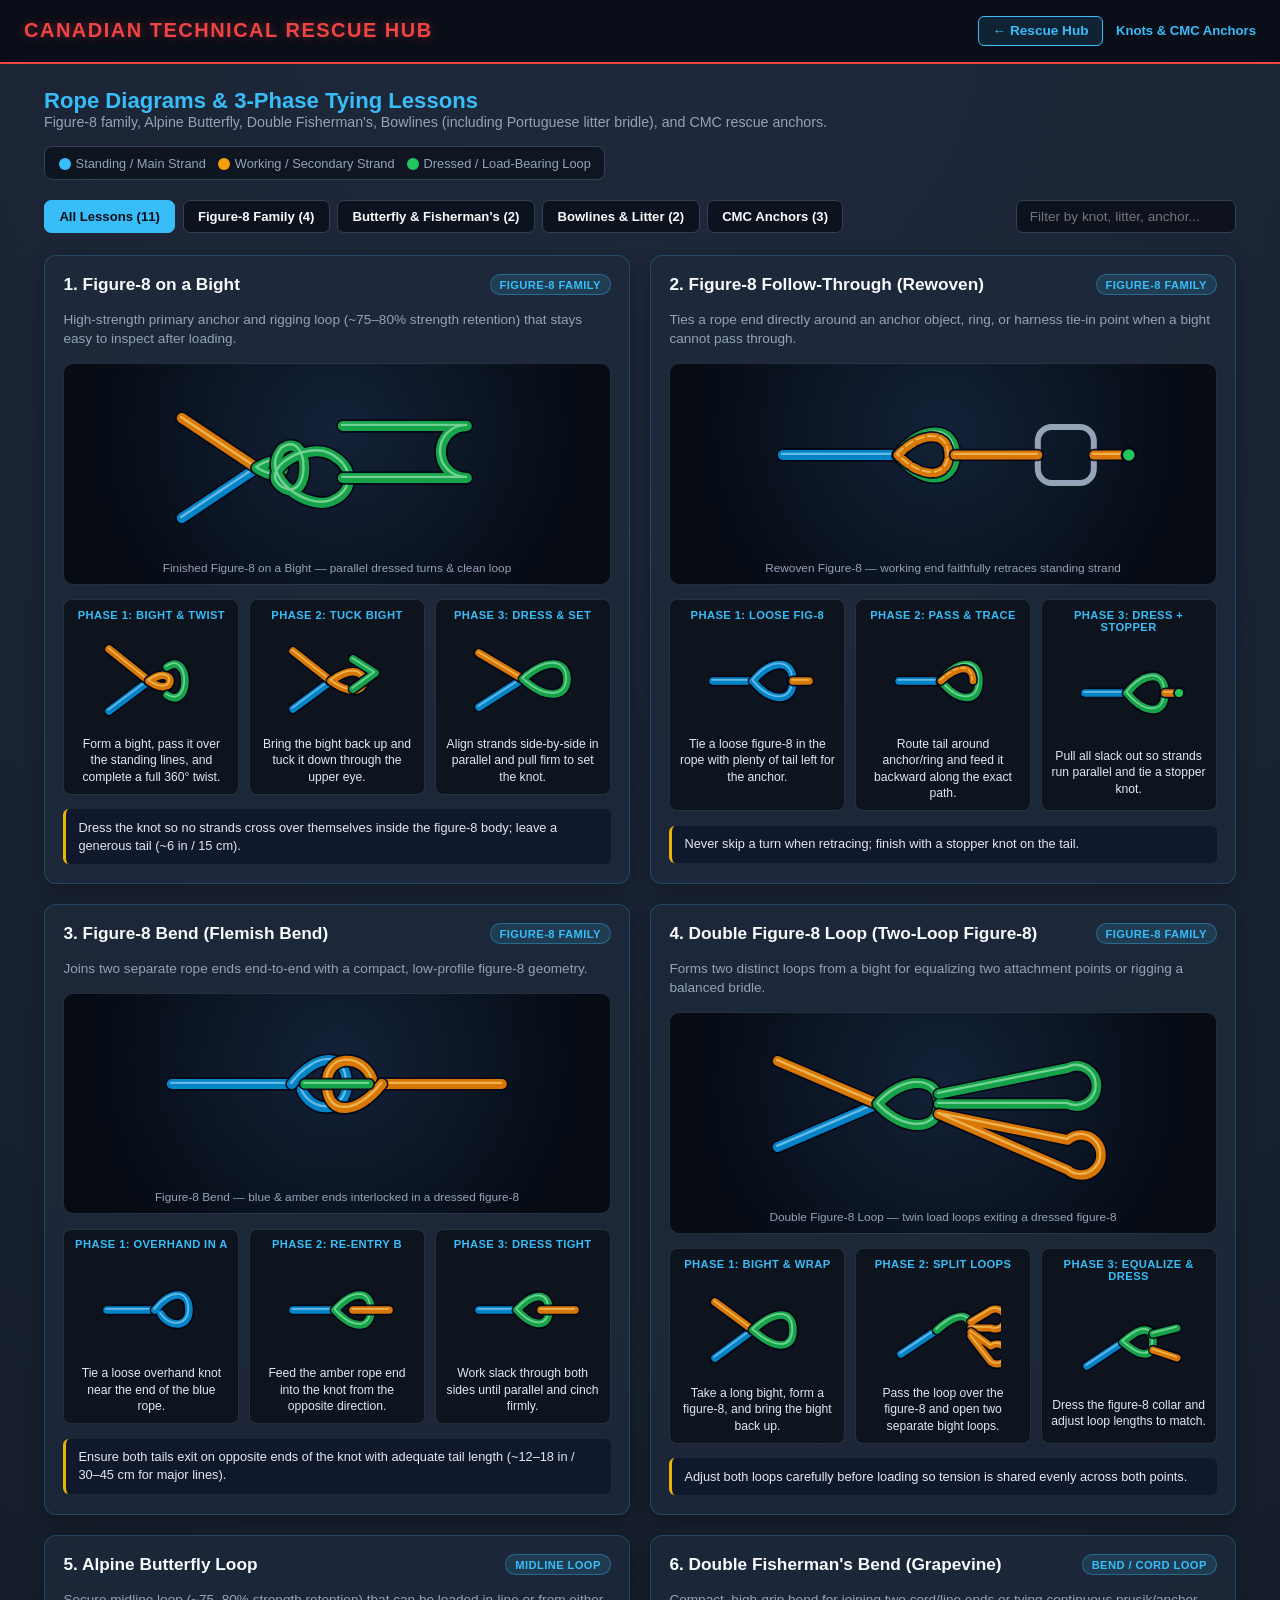
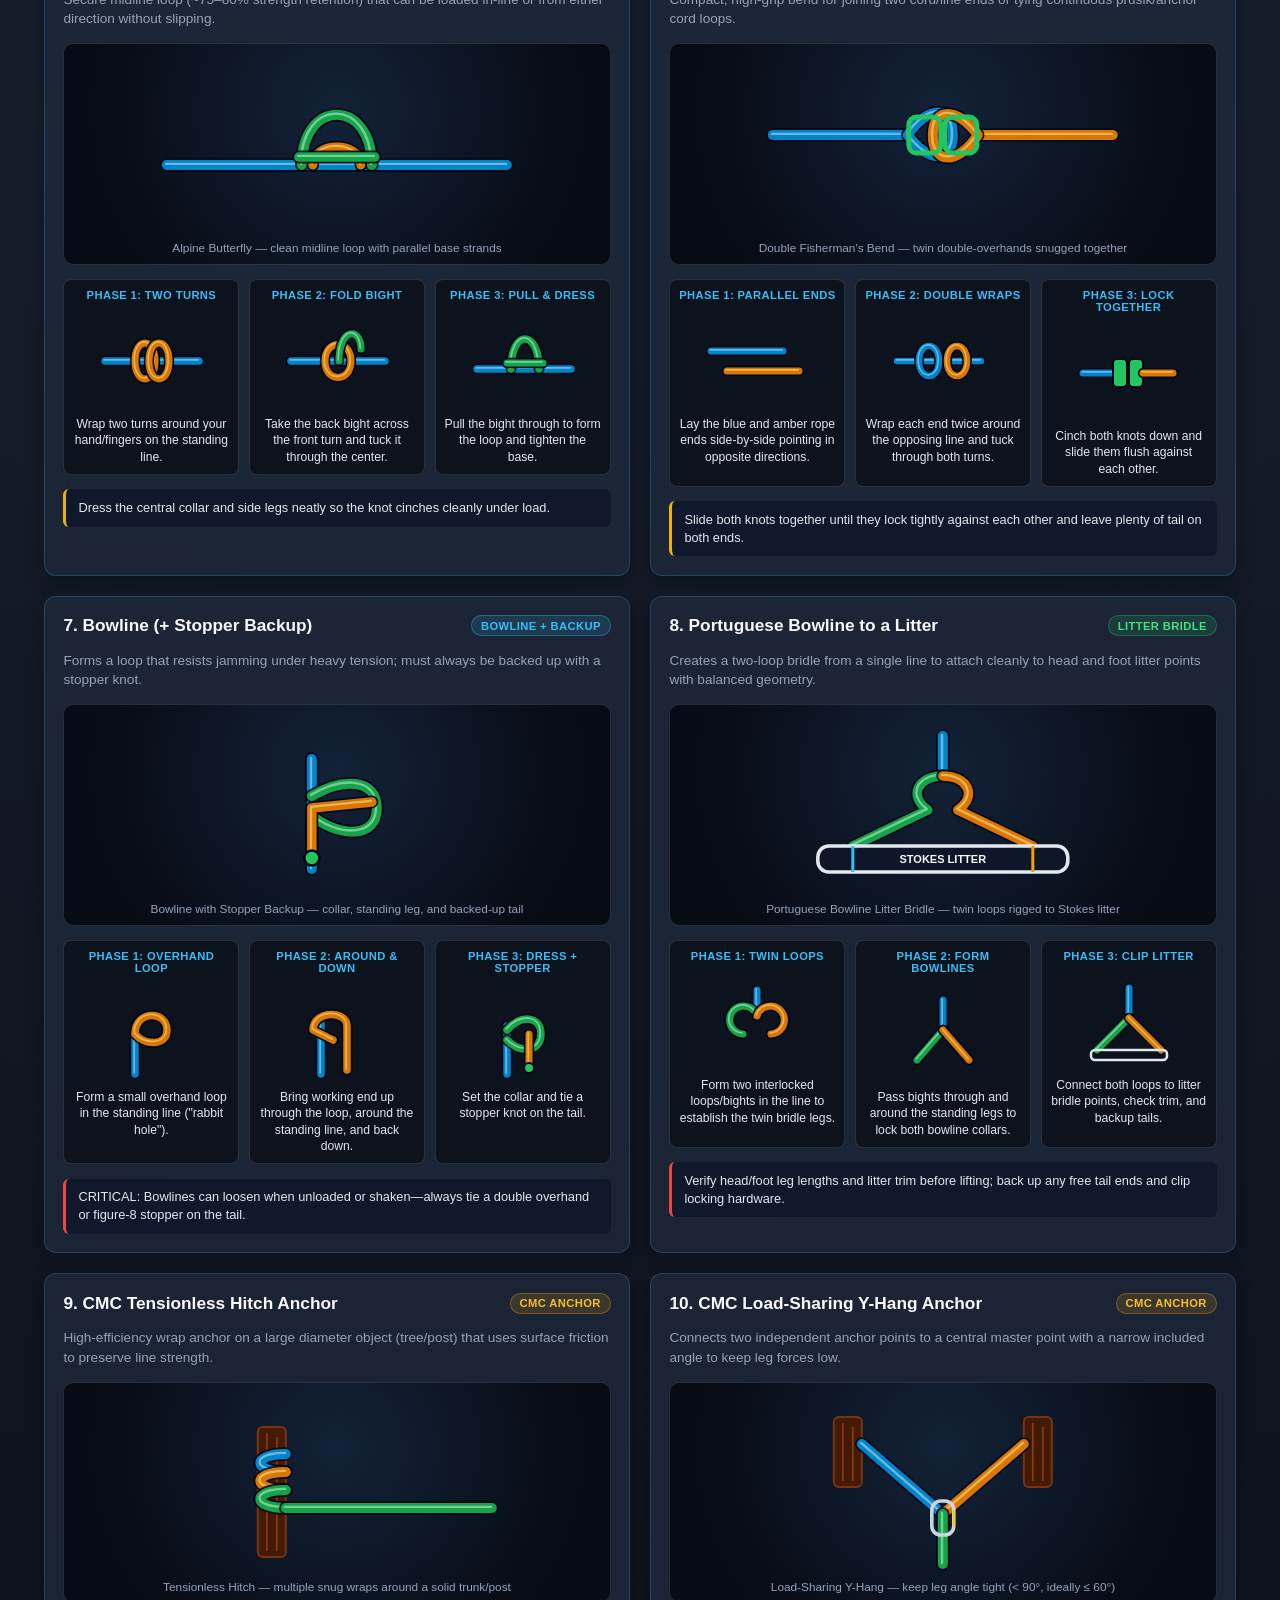
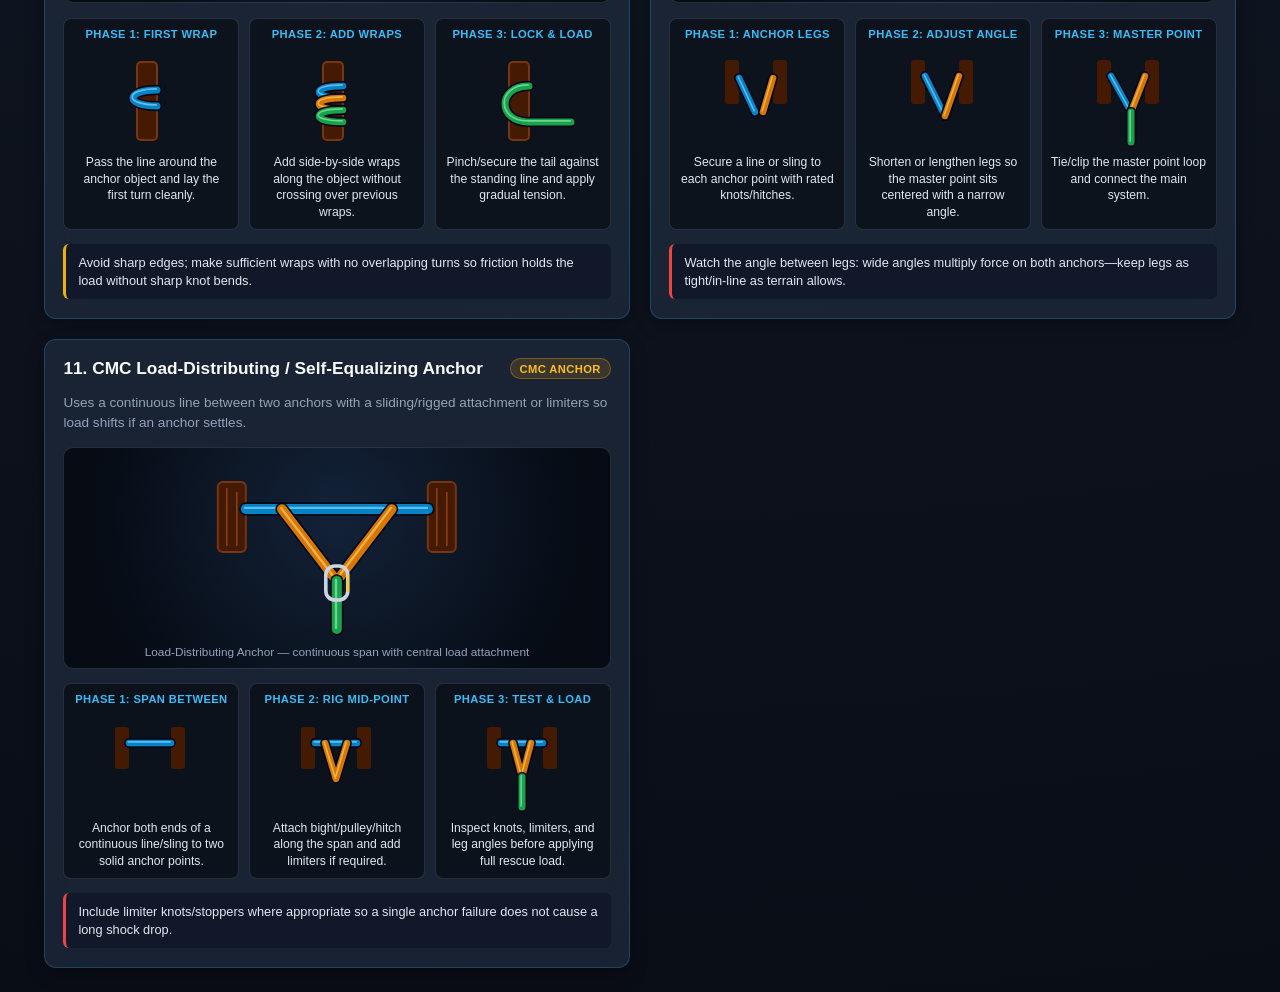
==== knots/index.html @ 3f8874da "Update fmt.Println message from 'Hello' to 'Goodbye'" ====
<!DOCTYPE html>
<html lang="en">
<head>
    <meta charset="UTF-8">
    <meta name="viewport" content="width=device-width, initial-scale=1.0">
    <title>Knots, Litter Bridles &amp; CMC Anchors — Canadian Technical Rescue Hub</title>
    <link rel="stylesheet" href="../shared/hub.css">
    <style>
        .hero-bar {
            display: flex;
            flex-wrap: wrap;
            justify-content: space-between;
            align-items: flex-end;
            gap: 1rem;
            margin-bottom: 1.2rem;
        }
        .legend-strip {
            display: flex;
            flex-wrap: wrap;
            gap: 0.75rem;
            font-size: 0.8rem;
            color: var(--text-muted);
            background: rgba(9, 13, 22, 0.65);
            border: 1px solid var(--border-color);
            padding: 0.55rem 0.85rem;
            border-radius: 8px;
        }
        .swatch {
            display: inline-block;
            width: 12px;
            height: 12px;
            border-radius: 50%;
            vertical-align: -2px;
            margin-right: 5px;
        }

        .controls-row {
            display: flex;
            flex-wrap: wrap;
            gap: 0.65rem;
            align-items: center;
            justify-content: space-between;
            margin-bottom: 1.35rem;
        }
        .tab-pills {
            display: flex;
            flex-wrap: wrap;
            gap: 0.45rem;
        }
        .pill-btn {
            background: rgba(9, 13, 22, 0.75);
            border: 1px solid var(--border-color);
            color: var(--text-main);
            padding: 0.52rem 0.9rem;
            border-radius: 7px;
            font-size: 0.82rem;
            font-weight: 600;
            cursor: pointer;
            transition: all 0.15s;
        }
        .pill-btn:hover {
            border-color: var(--accent-cyan);
        }
        .pill-btn.active {
            background: var(--accent-cyan);
            color: #090d16;
            border-color: var(--accent-cyan);
        }
        .filter-input {
            min-width: 220px;
            padding: 0.52rem 0.8rem;
            border-radius: 7px;
            border: 1px solid var(--border-color);
            background: rgba(9, 13, 22, 0.75);
            color: var(--text-main);
            font-size: 0.85rem;
        }
        .filter-input:focus {
            outline: none;
            border-color: var(--accent-cyan);
        }

        .module-grid {
            display: grid;
            grid-template-columns: repeat(auto-fit, minmax(430px, 1fr));
            gap: 1.25rem;
        }
        @media (max-width: 500px) {
            .module-grid {
                grid-template-columns: 1fr;
            }
        }

        .lesson-card {
            background: var(--panel-bg);
            backdrop-filter: blur(12px);
            border: 1px solid var(--panel-border);
            border-radius: 12px;
            padding: 1.15rem;
            display: flex;
            flex-direction: column;
            gap: 0.9rem;
            box-shadow: 0 6px 18px rgba(0, 0, 0, 0.28);
        }
        .lesson-header {
            display: flex;
            justify-content: space-between;
            align-items: flex-start;
            gap: 0.6rem;
        }
        .lesson-title {
            font-size: 1.08rem;
            font-weight: 700;
            color: var(--text-main);
        }
        .badge {
            font-size: 0.7rem;
            font-weight: 700;
            text-transform: uppercase;
            letter-spacing: 0.4px;
            padding: 0.22rem 0.55rem;
            border-radius: 999px;
            white-space: nowrap;
            background: rgba(56, 189, 248, 0.14);
            color: var(--accent-cyan);
            border: 1px solid rgba(56, 189, 248, 0.35);
        }
        .badge.anchor {
            background: rgba(245, 158, 11, 0.15);
            color: #fbbf24;
            border-color: rgba(245, 158, 11, 0.35);
        }
        .badge.litter {
            background: rgba(34, 197, 94, 0.15);
            color: #4ade80;
            border-color: rgba(34, 197, 94, 0.35);
        }

        .lesson-summary {
            font-size: 0.85rem;
            color: var(--text-muted);
            line-height: 1.45;
        }

        .hero-render-box {
            background: radial-gradient(circle at 50% 30%, #132238 0%, #060b14 80%);
            border: 1px solid rgba(148, 163, 184, 0.22);
            border-radius: 10px;
            padding: 0.55rem;
            text-align: center;
        }
        .hero-render-caption {
            font-size: 0.74rem;
            color: #94a3b8;
            margin-top: 0.25rem;
        }

        .phases-3 {
            display: grid;
            grid-template-columns: repeat(3, 1fr);
            gap: 0.6rem;
        }
        @media (max-width: 680px) {
            .phases-3 {
                grid-template-columns: 1fr;
            }
        }
        .phase-card {
            background: rgba(9, 13, 22, 0.72);
            border: 1px solid rgba(148, 163, 184, 0.2);
            border-radius: 8px;
            padding: 0.55rem;
            display: flex;
            flex-direction: column;
            align-items: center;
            text-align: center;
        }
        .phase-tag {
            font-size: 0.7rem;
            font-weight: 800;
            text-transform: uppercase;
            color: var(--accent-cyan);
            margin-bottom: 0.25rem;
            letter-spacing: 0.4px;
        }
        .phase-text {
            font-size: 0.76rem;
            color: #e2e8f0;
            line-height: 1.35;
            margin-top: 0.3rem;
        }

        .rigging-note {
            background: rgba(15, 23, 42, 0.88);
            border-left: 3px solid var(--accent-yellow);
            border-radius: 6px;
            padding: 0.6rem 0.75rem;
            font-size: 0.8rem;
            color: #e2e8f0;
            line-height: 1.4;
        }
        .rigging-note.critical {
            border-left-color: var(--accent-red);
        }
    </style>
</head>
<body>
    <header>
        <h1><a href="../index.html">Canadian Technical Rescue Hub</a></h1>
        <div class="header-nav">
            <a class="nav-pill" href="../index.html">← Rescue Hub</a>
            <span style="font-size: 0.82rem; color: var(--accent-cyan); font-weight: 600;">
                Knots &amp; CMC Anchors
            </span>
        </div>
    </header>

    <main>
        <div class="hero-bar">
            <div>
                <h2 style="color: var(--accent-cyan); font-size: 1.38rem;">Rope Diagrams &amp; 3-Phase Tying Lessons</h2>
                <p style="color: var(--text-muted); font-size: 0.89rem;">
                    Figure-8 family, Alpine Butterfly, Double Fisherman's, Bowlines (including Portuguese litter bridle), and CMC rescue anchors.
                </p>
            </div>
            <div class="legend-strip">
                <span><i class="swatch" style="background:#38bdf8;"></i>Standing / Main Strand</span>
                <span><i class="swatch" style="background:#f59e0b;"></i>Working / Secondary Strand</span>
                <span><i class="swatch" style="background:#22c55e;"></i>Dressed / Load-Bearing Loop</span>
            </div>
        </div>

        <div class="controls-row">
            <div class="tab-pills" id="sectionTabs">
                <button class="pill-btn active" onclick="setFilter('all', this)">All Lessons (11)</button>
                <button class="pill-btn" onclick="setFilter('fig8', this)">Figure-8 Family (4)</button>
                <button class="pill-btn" onclick="setFilter('bends-loops', this)">Butterfly &amp; Fisherman's (2)</button>
                <button class="pill-btn" onclick="setFilter('bowlines', this)">Bowlines &amp; Litter (2)</button>
                <button class="pill-btn" onclick="setFilter('anchors', this)">CMC Anchors (3)</button>
            </div>
            <input type="text" id="searchInput" class="filter-input" placeholder="Filter by knot, litter, anchor..." oninput="renderLessons()">
        </div>

        <div class="module-grid" id="lessonsGrid"></div>
    </main>

    <script>
        /*
         * Photo-style kernmantle rope renderer:
         * Draws a dark outline shadow, a rich base sheath stroke, and a specular
         * highlight strip along the top/left edge so strands look rounded and tactile.
         */
        function ropeSegment(d, colorHex, highlightHex, width = 9, dash = '') {
            const dashAttr = dash ? ` stroke-dasharray="${dash}"` : '';
            return `
                <g stroke-linecap="round" stroke-linejoin="round" fill="none"${dashAttr}>
                    <path d="${d}" stroke="#020617" stroke-width="${width + 3.4}" opacity="0.9"/>
                    <path d="${d}" stroke="${colorHex}" stroke-width="${width}"/>
                    <path d="${d}" stroke="${highlightHex}" stroke-width="${Math.max(1.4, width * 0.24)}" opacity="0.55" transform="translate(-0.8,-1.1)"/>
                </g>
            `;
        }

        function blueRope(d, w = 9, dash = '') {
            return ropeSegment(d, '#0284c7', '#bae6fd', w, dash);
        }

        function amberRope(d, w = 9, dash = '') {
            return ropeSegment(d, '#d97706', '#fde68a', w, dash);
        }

        function greenRope(d, w = 9, dash = '') {
            return ropeSegment(d, '#16a34a', '#bbf7d0', w, dash);
        }

        function treeAnchorSvg(x, y, h = 120) {
            return `
                <g>
                    <rect x="${x - 14}" y="${y - h}" width="28" height="${h}" rx="5" fill="#451a03" stroke="#78350f" stroke-width="2"/>
                    <line x1="${x - 5}" y1="${y - h + 6}" x2="${x - 5}" y2="${y - 6}" stroke="#92400e" stroke-width="1.5"/>
                    <line x1="${x + 5}" y1="${y - h + 10}" x2="${x + 5}" y2="${y - 6}" stroke="#92400e" stroke-width="1.5"/>
                </g>
            `;
        }

        function carabinerSvg(x, y, angleDeg = 0) {
            return `
                <g transform="translate(${x},${y}) rotate(${angleDeg})">
                    <rect x="-11" y="-17" width="22" height="34" rx="9" fill="none" stroke="#cbd5e1" stroke-width="3.6"/>
                    <line x1="11" y1="-8" x2="11" y2="9" stroke="#facc15" stroke-width="2.4"/>
                </g>
            `;
        }

        const lessons = [
            // --- FIGURE-8 FAMILY (4) ---
            {
                id: 'fig8-bight',
                group: 'fig8',
                tag: 'Figure-8 Family',
                badgeClass: '',
                title: '1. Figure-8 on a Bight',
                summary: 'High-strength primary anchor and rigging loop (~75–80% strength retention) that stays easy to inspect after loading.',
                heroCaption: 'Finished Figure-8 on a Bight — parallel dressed turns & clean loop',
                heroSvg: `
                    ${blueRope('M 45 145 L 120 95', 10)}
                    ${amberRope('M 45 45 L 120 95', 10)}
                    ${greenRope('M 120 95 C 155 72, 155 118, 120 95', 10)}
                    ${greenRope('M 145 76 C 175 55, 175 135, 145 114 C 122 98, 170 68, 195 82 C 218 95, 218 118, 195 128 C 172 138, 122 105, 145 76', 10)}
                    ${greenRope('M 206 105 L 330 105 A 26 26 0 1 1 330 53 L 206 53', 10)}
                `,
                note: 'Dress the knot so no strands cross over themselves inside the figure-8 body; leave a generous tail (~6 in / 15 cm).',
                critical: false,
                phases: [
                    {
                        title: 'Phase 1: Bight & Twist',
                        text: 'Form a bight, pass it over the standing lines, and complete a full 360° twist.',
                        svg: `
                            ${blueRope('M 16 86 L 56 56', 7.5)}
                            ${amberRope('M 16 24 L 56 56', 7.5)}
                            ${amberRope('M 56 56 C 84 36, 84 76, 56 56', 7.5)}
                            ${greenRope('M 74 42 C 98 26, 98 86, 74 70', 7.5)}
                        `
                    },
                    {
                        title: 'Phase 2: Tuck Bight',
                        text: 'Bring the bight back up and tuck it down through the upper eye.',
                        svg: `
                            ${blueRope('M 14 84 L 52 56', 7.5)}
                            ${amberRope('M 14 26 L 52 56', 7.5)}
                            ${amberRope('M 52 56 C 96 24, 96 88, 52 56', 7.5)}
                            ${greenRope('M 74 34 L 96 48 L 74 64', 7.5)}
                        `
                    },
                    {
                        title: 'Phase 3: Dress & Set',
                        text: 'Align strands side-by-side in parallel and pull firm to set the knot.',
                        svg: `
                            ${blueRope('M 14 82 L 58 54', 7.5)}
                            ${amberRope('M 14 28 L 58 54', 7.5)}
                            ${greenRope('M 58 54 C 82 32, 102 36, 102 54 C 102 72, 82 76, 58 54', 7.5)}
                        `
                    }
                ]
            },
            {
                id: 'fig8-follow',
                group: 'fig8',
                tag: 'Figure-8 Family',
                badgeClass: '',
                title: '2. Figure-8 Follow-Through (Rewoven)',
                summary: 'Ties a rope end directly around an anchor object, ring, or harness tie-in point when a bight cannot pass through.',
                heroCaption: 'Rewoven Figure-8 — working end faithfully retraces standing strand',
                heroSvg: `
                    <rect x="295" y="54" width="56" height="56" rx="14" fill="none" stroke="#94a3b8" stroke-width="6"/>
                    ${blueRope('M 40 82 L 155 82', 10)}
                    ${greenRope('M 155 82 C 178 52, 212 52, 212 82 C 212 112, 178 112, 155 82', 10)}
                    ${amberRope('M 155 82 C 178 58, 206 58, 206 82 C 206 106, 178 106, 155 82', 8.5, '8 4')}
                    ${amberRope('M 212 82 L 295 82', 9)}
                    ${amberRope('M 351 82 L 382 82', 9)}
                    <circle cx="386" cy="82" r="7" fill="#22c55e" stroke="#020617" stroke-width="2.5"/>
                `,
                note: 'Never skip a turn when retracing; finish with a stopper knot on the tail.',
                critical: false,
                phases: [
                    {
                        title: 'Phase 1: Loose Fig-8',
                        text: 'Tie a loose figure-8 in the rope with plenty of tail left for the anchor.',
                        svg: `
                            ${blueRope('M 14 56 L 54 56', 7.5)}
                            ${blueRope('M 54 56 C 72 34, 94 34, 94 56 C 94 78, 72 78, 54 56', 7.5)}
                            ${amberRope('M 94 56 L 110 56', 7.5)}
                        `
                    },
                    {
                        title: 'Phase 2: Pass & Trace',
                        text: 'Route tail around anchor/ring and feed it backward along the exact path.',
                        svg: `
                            ${blueRope('M 14 56 L 56 56', 7.5)}
                            ${greenRope('M 56 56 C 74 34, 94 34, 94 56 C 94 78, 74 78, 56 56', 7.5)}
                            ${amberRope('M 56 56 C 74 40, 88 40, 88 56', 6.5, '5 3')}
                        `
                    },
                    {
                        title: 'Phase 3: Dress + Stopper',
                        text: 'Pull all slack out so strands run parallel and tie a stopper knot.',
                        svg: `
                            ${blueRope('M 14 56 L 56 56', 7.5)}
                            ${greenRope('M 56 56 C 74 34, 94 34, 94 56 C 94 78, 74 78, 56 56', 7.5)}
                            ${amberRope('M 94 56 L 106 56', 7.5)}
                            <circle cx="108" cy="56" r="5" fill="#22c55e" stroke="#020617" stroke-width="2"/>
                        `
                    }
                ]
            },
            {
                id: 'fig8-bend',
                group: 'fig8',
                tag: 'Figure-8 Family',
                badgeClass: '',
                title: '3. Figure-8 Bend (Flemish Bend)',
                summary: 'Joins two separate rope ends end-to-end with a compact, low-profile figure-8 geometry.',
                heroCaption: 'Figure-8 Bend — blue & amber ends interlocked in a dressed figure-8',
                heroSvg: `
                    ${blueRope('M 35 82 L 155 82', 10)}
                    ${amberRope('M 365 82 L 245 82', 10)}
                    ${blueRope('M 155 82 C 180 50, 210 50, 210 82 C 210 112, 175 112, 165 88', 10)}
                    ${amberRope('M 245 82 C 220 114, 190 114, 190 82 C 190 52, 225 52, 235 76', 10)}
                    ${greenRope('M 168 82 L 232 82', 9)}
                `,
                note: 'Ensure both tails exit on opposite ends of the knot with adequate tail length (~12–18 in / 30–45 cm for major lines).',
                critical: false,
                phases: [
                    {
                        title: 'Phase 1: Overhand in A',
                        text: 'Tie a loose overhand knot near the end of the blue rope.',
                        svg: `
                            ${blueRope('M 14 56 L 62 56', 7.5)}
                            ${blueRope('M 62 56 C 78 36, 96 36, 96 56 C 96 74, 76 74, 68 60', 7.5)}
                        `
                    },
                    {
                        title: 'Phase 2: Re-entry B',
                        text: 'Feed the amber rope end into the knot from the opposite direction.',
                        svg: `
                            ${blueRope('M 14 56 L 56 56', 7.5)}
                            ${greenRope('M 56 56 C 74 36, 92 36, 92 56 C 92 76, 74 76, 56 56', 7.5)}
                            ${amberRope('M 110 56 L 74 56', 7.5)}
                        `
                    },
                    {
                        title: 'Phase 3: Dress Tight',
                        text: 'Work slack through both sides until parallel and cinch firmly.',
                        svg: `
                            ${blueRope('M 14 56 L 52 56', 7.5)}
                            ${greenRope('M 52 56 C 68 38, 84 38, 84 56 C 84 74, 68 74, 52 56', 7.5)}
                            ${amberRope('M 110 56 L 76 56', 7.5)}
                        `
                    }
                ]
            },
            {
                id: 'fig8-double',
                group: 'fig8',
                tag: 'Figure-8 Family',
                badgeClass: '',
                title: '4. Double Figure-8 Loop (Two-Loop Figure-8)',
                summary: 'Forms two distinct loops from a bight for equalizing two attachment points or rigging a balanced bridle.',
                heroCaption: 'Double Figure-8 Loop — twin load loops exiting a dressed figure-8',
                heroSvg: `
                    ${blueRope('M 35 125 L 135 82', 10)}
                    ${amberRope('M 35 39 L 135 82', 10)}
                    ${greenRope('M 135 82 C 160 54, 196 54, 196 82 C 196 110, 160 110, 135 82', 10)}
                    ${greenRope('M 196 72 L 325 46 A 20 20 0 1 1 325 82 L 196 82', 9.5)}
                    ${amberRope('M 196 92 L 325 118 A 20 20 0 1 1 325 148 L 196 92', 9.5)}
                `,
                note: 'Adjust both loops carefully before loading so tension is shared evenly across both points.',
                critical: false,
                phases: [
                    {
                        title: 'Phase 1: Bight & Wrap',
                        text: 'Take a long bight, form a figure-8, and bring the bight back up.',
                        svg: `
                            ${blueRope('M 16 84 L 54 56', 7.5)}
                            ${amberRope('M 16 28 L 54 56', 7.5)}
                            ${greenRope('M 54 56 C 76 36, 94 36, 94 56 C 94 76, 76 76, 54 56', 7.5)}
                        `
                    },
                    {
                        title: 'Phase 2: Split Loops',
                        text: 'Pass the loop over the figure-8 and open two separate bight loops.',
                        svg: `
                            ${blueRope('M 16 80 L 52 56', 7.5)}
                            ${greenRope('M 52 56 C 72 38, 86 38, 86 56', 7.5)}
                            ${amberRope('M 86 48 L 106 36 A 10 10 0 1 1 106 54 L 86 54', 7)}
                            ${amberRope('M 86 58 L 106 72 A 10 10 0 1 1 106 88 L 86 62', 7)}
                        `
                    },
                    {
                        title: 'Phase 3: Equalize & Dress',
                        text: 'Dress the figure-8 collar and adjust loop lengths to match.',
                        svg: `
                            ${blueRope('M 16 80 L 52 56', 7.5)}
                            ${greenRope('M 52 56 C 70 40, 82 40, 82 56 C 82 72, 70 72, 52 56', 7.5)}
                            ${greenRope('M 82 48 L 106 42', 7)}
                            ${amberRope('M 82 64 L 106 72', 7)}
                        `
                    }
                ]
            },

            // --- ALPINE BUTTERFLY & DOUBLE FISHERMAN'S (2) ---
            {
                id: 'butterfly',
                group: 'bends-loops',
                tag: 'Midline Loop',
                badgeClass: '',
                title: '5. Alpine Butterfly Loop',
                summary: 'Secure midline loop (~75–80% strength retention) that can be loaded in-line or from either direction without slipping.',
                heroCaption: 'Alpine Butterfly — clean midline loop with parallel base strands',
                heroSvg: `
                    ${blueRope('M 30 112 L 370 112', 10)}
                    ${greenRope('M 165 112 C 165 45, 235 45, 235 112', 10)}
                    ${amberRope('M 176 112 C 176 88, 224 88, 224 112', 9)}
                    ${greenRope('M 162 104 L 238 104', 9.5)}
                `,
                note: 'Dress the central collar and side legs neatly so the knot cinches cleanly under load.',
                critical: false,
                phases: [
                    {
                        title: 'Phase 1: Two Turns',
                        text: 'Wrap two turns around your hand/fingers on the standing line.',
                        svg: `
                            ${blueRope('M 12 56 L 106 56', 7.5)}
                            ${amberRope('M 42 56 C 42 32, 62 32, 62 56 C 62 80, 42 80, 42 56', 7)}
                            ${amberRope('M 56 56 C 56 32, 76 32, 76 56 C 76 80, 56 80, 56 56', 7)}
                        `
                    },
                    {
                        title: 'Phase 2: Fold Bight',
                        text: 'Take the back bight across the front turn and tuck it through the center.',
                        svg: `
                            ${blueRope('M 12 56 L 106 56', 7.5)}
                            ${amberRope('M 46 56 C 46 34, 72 34, 72 56 C 72 78, 46 78, 46 56', 7)}
                            ${greenRope('M 60 56 C 60 22, 82 22, 82 44', 7)}
                        `
                    },
                    {
                        title: 'Phase 3: Pull & Dress',
                        text: 'Pull the bight through to form the loop and tighten the base.',
                        svg: `
                            ${blueRope('M 12 64 L 106 64', 7.5)}
                            ${greenRope('M 46 64 C 46 24, 74 24, 74 64', 7.5)}
                            ${greenRope('M 42 58 L 78 58', 7)}
                        `
                    }
                ]
            },
            {
                id: 'double-fishermans',
                group: 'bends-loops',
                tag: 'Bend / Cord Loop',
                badgeClass: '',
                title: "6. Double Fisherman's Bend (Grapevine)",
                summary: 'Compact, high-grip bend for joining two cord/line ends or tying continuous prusik/anchor cord loops.',
                heroCaption: "Double Fisherman's Bend — twin double-overhands snugged together",
                heroSvg: `
                    ${blueRope('M 30 82 L 165 82', 10)}
                    ${amberRope('M 370 82 L 235 82', 10)}
                    ${blueRope('M 165 82 C 185 52, 210 52, 210 82 C 210 110, 185 110, 165 82', 10)}
                    ${amberRope('M 235 82 C 215 112, 190 112, 190 82 C 190 54, 215 54, 235 82', 10)}
                    <rect x="166" y="64" width="32" height="36" rx="8" fill="none" stroke="#22c55e" stroke-width="5"/>
                    <rect x="202" y="64" width="32" height="36" rx="8" fill="none" stroke="#22c55e" stroke-width="5"/>
                `,
                note: 'Slide both knots together until they lock tightly against each other and leave plenty of tail on both ends.',
                critical: false,
                phases: [
                    {
                        title: 'Phase 1: Parallel Ends',
                        text: 'Lay the blue and amber rope ends side-by-side pointing in opposite directions.',
                        svg: `
                            ${blueRope('M 12 46 L 84 46', 7)}
                            ${amberRope('M 28 66 L 100 66', 7)}
                        `
                    },
                    {
                        title: 'Phase 2: Double Wraps',
                        text: 'Wrap each end twice around the opposing line and tuck through both turns.',
                        svg: `
                            ${blueRope('M 12 56 L 96 56', 6.5)}
                            ${blueRope('M 34 56 C 34 36, 54 36, 54 56 C 54 76, 34 76, 34 56', 6.5)}
                            ${amberRope('M 62 56 C 62 36, 82 36, 82 56 C 82 76, 62 76, 62 56', 6.5)}
                        `
                    },
                    {
                        title: 'Phase 3: Lock Together',
                        text: 'Cinch both knots down and slide them flush against each other.',
                        svg: `
                            ${blueRope('M 12 56 L 42 56', 7)}
                            <rect x="42" y="42" width="14" height="28" rx="4" fill="#22c55e" stroke="#020617" stroke-width="2"/>
                            <rect x="58" y="42" width="14" height="28" rx="4" fill="#22c55e" stroke="#020617" stroke-width="2"/>
                            ${amberRope('M 72 56 L 102 56', 7)}
                        `
                    }
                ]
            },

            // --- BOWLINES & PORTUGUESE LITTER BRIDLE (2) ---
            {
                id: 'bowline',
                group: 'bowlines',
                tag: 'Bowline + Backup',
                badgeClass: '',
                title: '7. Bowline (+ Stopper Backup)',
                summary: 'Forms a loop that resists jamming under heavy tension; must always be backed up with a stopper knot.',
                heroCaption: 'Bowline with Stopper Backup — collar, standing leg, and backed-up tail',
                heroSvg: `
                    ${blueRope('M 175 155 L 175 45', 10)}
                    ${greenRope('M 175 82 C 205 64, 240 64, 240 94 C 240 124, 205 124, 175 102', 10)}
                    ${amberRope('M 235 88 L 175 94 L 175 138', 9.5)}
                    <circle cx="175" cy="144" r="7.5" fill="#22c55e" stroke="#020617" stroke-width="2.5"/>
                `,
                note: 'CRITICAL: Bowlines can loosen when unloaded or shaken—always tie a double overhand or figure-8 stopper on the tail.',
                critical: true,
                phases: [
                    {
                        title: 'Phase 1: Overhand Loop',
                        text: 'Form a small overhand loop in the standing line ("rabbit hole").',
                        svg: `
                            ${blueRope('M 42 96 L 42 56', 7.5)}
                            ${amberRope('M 42 56 C 42 32, 74 32, 74 52 C 74 68, 52 68, 42 56', 7.5)}
                        `
                    },
                    {
                        title: 'Phase 2: Around & Down',
                        text: 'Bring working end up through the loop, around the standing line, and back down.',
                        svg: `
                            ${blueRope('M 42 96 L 42 46', 7.5)}
                            ${amberRope('M 68 92 L 68 48 C 68 32, 34 32, 34 52 L 54 62', 7.5)}
                        `
                    },
                    {
                        title: 'Phase 3: Dress + Stopper',
                        text: 'Set the collar and tie a stopper knot on the tail.',
                        svg: `
                            ${blueRope('M 42 96 L 42 48', 7.5)}
                            ${greenRope('M 42 52 C 56 36, 76 38, 76 56 C 76 74, 56 76, 42 62', 7.5)}
                            ${amberRope('M 64 56 L 64 86', 7)}
                            <circle cx="64" cy="90" r="5" fill="#22c55e" stroke="#020617" stroke-width="2"/>
                        `
                    }
                ]
            },
            {
                id: 'portuguese-bowline-litter',
                group: 'bowlines',
                tag: 'Litter Bridle',
                badgeClass: 'litter',
                title: '8. Portuguese Bowline to a Litter',
                summary: 'Creates a two-loop bridle from a single line to attach cleanly to head and foot litter points with balanced geometry.',
                heroCaption: 'Portuguese Bowline Litter Bridle — twin loops rigged to Stokes litter',
                heroSvg: `
                    ${blueRope('M 200 22 L 200 62', 10)}
                    ${greenRope('M 200 62 C 175 62, 165 82, 185 96 L 110 132', 9.5)}
                    ${amberRope('M 200 62 C 225 62, 235 82, 215 96 L 290 132', 9.5)}
                    <rect x="75" y="132" width="250" height="26" rx="11" fill="rgba(15,23,42,0.85)" stroke="#e2e8f0" stroke-width="3.5"/>
                    <line x1="110" y1="132" x2="110" y2="158" stroke="#38bdf8" stroke-width="3"/>
                    <line x1="290" y1="132" x2="290" y2="158" stroke="#f59e0b" stroke-width="3"/>
                    <text x="200" y="149" fill="#f8fafc" font-size="11" font-weight="bold" text-anchor="middle">STOKES LITTER</text>
                `,
                note: 'Verify head/foot leg lengths and litter trim before lifting; back up any free tail ends and clip locking hardware.',
                critical: true,
                phases: [
                    {
                        title: 'Phase 1: Twin Loops',
                        text: 'Form two interlocked loops/bights in the line to establish the twin bridle legs.',
                        svg: `
                            ${blueRope('M 58 24 L 58 50', 7)}
                            ${greenRope('M 58 50 A 14 14 0 1 0 44 68', 7)}
                            ${amberRope('M 58 50 A 14 14 0 1 1 72 68', 7)}
                        `
                    },
                    {
                        title: 'Phase 2: Form Bowlines',
                        text: 'Pass bights through and around the standing legs to lock both bowline collars.',
                        svg: `
                            ${blueRope('M 58 22 L 58 52', 7)}
                            ${greenRope('M 58 52 L 32 82', 7)}
                            ${amberRope('M 58 52 L 84 82', 7)}
                        `
                    },
                    {
                        title: 'Phase 3: Clip Litter',
                        text: 'Connect both loops to litter bridle points, check trim, and backup tails.',
                        svg: `
                            ${blueRope('M 58 22 L 58 52', 7)}
                            ${greenRope('M 58 52 L 26 84', 7)}
                            ${amberRope('M 58 52 L 90 84', 7)}
                            <rect x="20" y="84" width="76" height="10" rx="4" fill="none" stroke="#e2e8f0" stroke-width="2.5"/>
                        `
                    }
                ]
            },

            // --- CMC RESCUE MANUAL ANCHORS (3) ---
            {
                id: 'cmc-tensionless',
                group: 'anchors',
                tag: 'CMC Anchor',
                badgeClass: 'anchor',
                title: '9. CMC Tensionless Hitch Anchor',
                summary: 'High-efficiency wrap anchor on a large diameter object (tree/post) that uses surface friction to preserve line strength.',
                heroCaption: 'Tensionless Hitch — multiple snug wraps around a solid trunk/post',
                heroSvg: `
                    ${treeAnchorSvg(135, 165, 130)}
                    ${blueRope('M 149 62 C 115 62, 115 80, 149 80', 10)}
                    ${amberRope('M 149 80 C 115 80, 115 98, 149 98', 10)}
                    ${greenRope('M 149 98 C 115 98, 115 116, 149 116', 10)}
                    ${greenRope('M 149 116 L 355 116', 10)}
                `,
                note: 'Avoid sharp edges; make sufficient wraps with no overlapping turns so friction holds the load without sharp knot bends.',
                critical: false,
                phases: [
                    {
                        title: 'Phase 1: First Wrap',
                        text: 'Pass the line around the anchor object and lay the first turn cleanly.',
                        svg: `
                            <rect x="44" y="18" width="20" height="78" rx="4" fill="#451a03" stroke="#78350f" stroke-width="2"/>
                            ${blueRope('M 64 46 C 32 46, 32 62, 64 62', 7)}
                        `
                    },
                    {
                        title: 'Phase 2: Add Wraps',
                        text: 'Add side-by-side wraps along the object without crossing over previous wraps.',
                        svg: `
                            <rect x="44" y="18" width="20" height="78" rx="4" fill="#451a03" stroke="#78350f" stroke-width="2"/>
                            ${blueRope('M 64 42 C 32 42, 32 54, 64 54', 6.5)}
                            ${amberRope('M 64 54 C 32 54, 32 66, 64 66', 6.5)}
                            ${greenRope('M 64 66 C 32 66, 32 78, 64 78', 6.5)}
                        `
                    },
                    {
                        title: 'Phase 3: Lock & Load',
                        text: 'Pinch/secure the tail against the standing line and apply gradual tension.',
                        svg: `
                            <rect x="44" y="18" width="20" height="78" rx="4" fill="#451a03" stroke="#78350f" stroke-width="2"/>
                            ${greenRope('M 64 42 C 32 42, 32 78, 64 78 L 106 78', 7)}
                        `
                    }
                ]
            },
            {
                id: 'cmc-y-hang',
                group: 'anchors',
                tag: 'CMC Anchor',
                badgeClass: 'anchor',
                title: '10. CMC Load-Sharing Y-Hang Anchor',
                summary: 'Connects two independent anchor points to a central master point with a narrow included angle to keep leg forces low.',
                heroCaption: 'Load-Sharing Y-Hang — keep leg angle tight (< 90°, ideally ≤ 60°)',
                heroSvg: `
                    ${treeAnchorSvg(105, 95, 70)}
                    ${treeAnchorSvg(295, 95, 70)}
                    ${blueRope('M 119 52 L 200 122', 10)}
                    ${amberRope('M 281 52 L 200 122', 10)}
                    ${greenRope('M 200 122 L 200 172', 10)}
                    ${carabinerSvg(200, 126, 0)}
                `,
                note: 'Watch the angle between legs: wide angles multiply force on both anchors—keep legs as tight/in-line as terrain allows.',
                critical: true,
                phases: [
                    {
                        title: 'Phase 1: Anchor Legs',
                        text: 'Secure a line or sling to each anchor point with rated knots/hitches.',
                        svg: `
                            <rect x="26" y="16" width="14" height="44" rx="3" fill="#451a03"/>
                            <rect x="74" y="16" width="14" height="44" rx="3" fill="#451a03"/>
                            ${blueRope('M 40 34 L 56 68', 6.5)}
                            ${amberRope('M 74 34 L 64 68', 6.5)}
                        `
                    },
                    {
                        title: 'Phase 2: Adjust Angle',
                        text: 'Shorten or lengthen legs so the master point sits centered with a narrow angle.',
                        svg: `
                            <rect x="26" y="16" width="14" height="44" rx="3" fill="#451a03"/>
                            <rect x="74" y="16" width="14" height="44" rx="3" fill="#451a03"/>
                            ${blueRope('M 40 32 L 60 72', 6.5)}
                            ${amberRope('M 74 32 L 60 72', 6.5)}
                        `
                    },
                    {
                        title: 'Phase 3: Master Point',
                        text: 'Tie/clip the master point loop and connect the main system.',
                        svg: `
                            <rect x="26" y="16" width="14" height="44" rx="3" fill="#451a03"/>
                            <rect x="74" y="16" width="14" height="44" rx="3" fill="#451a03"/>
                            ${blueRope('M 40 32 L 60 68', 6.5)}
                            ${amberRope('M 74 32 L 60 68', 6.5)}
                            ${greenRope('M 60 68 L 60 98', 7)}
                        `
                    }
                ]
            },
            {
                id: 'cmc-load-distributing',
                group: 'anchors',
                tag: 'CMC Anchor',
                badgeClass: 'anchor',
                title: '11. CMC Load-Distributing / Self-Equalizing Anchor',
                summary: 'Uses a continuous line between two anchors with a sliding/rigged attachment or limiters so load shifts if an anchor settles.',
                heroCaption: 'Load-Distributing Anchor — continuous span with central load attachment',
                heroSvg: `
                    ${treeAnchorSvg(95, 95, 70)}
                    ${treeAnchorSvg(305, 95, 70)}
                    ${blueRope('M 109 52 L 291 52', 10)}
                    ${amberRope('M 145 52 L 200 124 L 255 52', 9.5)}
                    ${greenRope('M 200 124 L 200 172', 10)}
                    ${carabinerSvg(200, 126, 0)}
                `,
                note: 'Include limiter knots/stoppers where appropriate so a single anchor failure does not cause a long shock drop.',
                critical: true,
                phases: [
                    {
                        title: 'Phase 1: Span Between',
                        text: 'Anchor both ends of a continuous line/sling to two solid anchor points.',
                        svg: `
                            <rect x="22" y="18" width="14" height="42" rx="3" fill="#451a03"/>
                            <rect x="78" y="18" width="14" height="42" rx="3" fill="#451a03"/>
                            ${blueRope('M 36 34 L 78 34', 6.5)}
                        `
                    },
                    {
                        title: 'Phase 2: Rig Mid-Point',
                        text: 'Attach bight/pulley/hitch along the span and add limiters if required.',
                        svg: `
                            <rect x="22" y="18" width="14" height="42" rx="3" fill="#451a03"/>
                            <rect x="78" y="18" width="14" height="42" rx="3" fill="#451a03"/>
                            ${blueRope('M 36 34 L 78 34', 6.5)}
                            ${amberRope('M 46 34 L 57 70 L 68 34', 6.5)}
                        `
                    },
                    {
                        title: 'Phase 3: Test & Load',
                        text: 'Inspect knots, limiters, and leg angles before applying full rescue load.',
                        svg: `
                            <rect x="22" y="18" width="14" height="42" rx="3" fill="#451a03"/>
                            <rect x="78" y="18" width="14" height="42" rx="3" fill="#451a03"/>
                            ${blueRope('M 36 34 L 78 34', 6.5)}
                            ${amberRope('M 48 34 L 57 68 L 66 34', 6.5)}
                            ${greenRope('M 57 68 L 57 98', 7)}
                        `
                    }
                ]
            }
        ];

        let currentGroup = 'all';

        function setFilter(group, btn) {
            currentGroup = group;
            document.querySelectorAll('#sectionTabs .pill-btn').forEach(b => b.classList.remove('active'));
            if (btn) btn.classList.add('active');
            renderLessons();
        }

        function renderLessons() {
            const q = (document.getElementById('searchInput').value || '').trim().toLowerCase();
            const grid = document.getElementById('lessonsGrid');

            const filtered = lessons.filter(item => {
                const matchGroup = currentGroup === 'all' || item.group === currentGroup;
                const matchText = !q ||
                    item.title.toLowerCase().includes(q) ||
                    item.summary.toLowerCase().includes(q) ||
                    item.note.toLowerCase().includes(q) ||
                    item.tag.toLowerCase().includes(q);
                return matchGroup && matchText;
            });

            if (filtered.length === 0) {
                grid.innerHTML = `<div class="card" style="grid-column:1/-1;"><p style="color:var(--text-muted);">No matching lessons found for "${q}".</p></div>`;
                return;
            }

            grid.innerHTML = filtered.map(item => `
                <article class="lesson-card">
                    <div class="lesson-header">
                        <h3 class="lesson-title">${item.title}</h3>
                        <span class="badge ${item.badgeClass}">${item.tag}</span>
                    </div>
                    <p class="lesson-summary">${item.summary}</p>

                    <div class="hero-render-box">
                        <svg width="100%" height="180" viewBox="0 0 400 180" role="img" aria-label="${item.title} diagram">
                            ${item.heroSvg}
                        </svg>
                        <div class="hero-render-caption">${item.heroCaption}</div>
                    </div>

                    <div class="phases-3">
                        ${item.phases.map(p => `
                            <div class="phase-card">
                                <div class="phase-tag">${p.title}</div>
                                <svg width="116" height="106" viewBox="0 0 116 106" role="img" aria-label="${item.title} ${p.title}">
                                    ${p.svg}
                                </svg>
                                <div class="phase-text">${p.text}</div>
                            </div>
                        `).join('')}
                    </div>

                    <div class="rigging-note ${item.critical ? 'critical' : ''}">${item.note}</div>
                </article>
            `).join('');
        }

        renderLessons();
    </script>
</body>
</html>
---- shared/hub.css ----
:root {
    --bg-main: #090d16;
    --panel-bg: rgba(30, 41, 59, 0.78);
    --panel-border: rgba(56, 189, 248, 0.22);
    --accent-red: #ef4444;
    --accent-cyan: #38bdf8;
    --accent-green: #22c55e;
    --accent-yellow: #eab308;
    --accent-orange: #f97316;
    --text-main: #f8fafc;
    --text-muted: #94a3b8;
    --border-color: #334155;
}

* {
    box-sizing: border-box;
    margin: 0;
    padding: 0;
    font-family: 'Segoe UI', Tahoma, Geneva, Verdana, sans-serif;
}

body {
    background: radial-gradient(circle at top, #1e293b 0%, #090d16 100%);
    color: var(--text-main);
    display: flex;
    flex-direction: column;
    min-height: 100vh;
}

header {
    background-color: rgba(9, 13, 22, 0.92);
    backdrop-filter: blur(10px);
    border-bottom: 2px solid var(--accent-red);
    padding: 1rem 1.5rem;
    display: flex;
    justify-content: space-between;
    align-items: center;
    position: sticky;
    top: 0;
    z-index: 100;
    gap: 1rem;
    flex-wrap: wrap;
}

header h1 {
    font-size: 1.25rem;
    color: var(--accent-red);
    text-transform: uppercase;
    letter-spacing: 1.5px;
    text-shadow: 0 0 10px rgba(239, 68, 68, 0.4);
}

header h1 a {
    color: inherit;
    text-decoration: none;
}

.header-nav {
    display: flex;
    align-items: center;
    gap: 0.8rem;
    flex-wrap: wrap;
}

.nav-pill {
    background-color: rgba(56, 189, 248, 0.12);
    color: var(--accent-cyan);
    border: 1px solid var(--accent-cyan);
    padding: 0.4rem 0.85rem;
    border-radius: 6px;
    font-size: 0.85rem;
    font-weight: bold;
    text-decoration: none;
    transition: all 0.2s;
}

.nav-pill:hover {
    background-color: var(--accent-cyan);
    color: #090d16;
}

main {
    flex: 1;
    padding: 1.5rem;
    max-width: 1240px;
    margin: 0 auto;
    width: 100%;
}

.hub-grid {
    display: grid;
    grid-template-columns: repeat(auto-fit, minmax(265px, 1fr));
    gap: 1.2rem;
}

.hub-card {
    background: var(--panel-bg);
    backdrop-filter: blur(12px);
    border: 1px solid var(--panel-border);
    border-left: 4px solid var(--accent-cyan);
    border-radius: 12px;
    padding: 1.4rem;
    text-decoration: none;
    color: inherit;
    transition: all 0.25s ease-in-out;
    display: flex;
    flex-direction: column;
    justify-content: space-between;
    box-shadow: 0 4px 6px -1px rgba(0, 0, 0, 0.25);
}

.hub-card:hover {
    transform: translateY(-4px);
    border-color: var(--accent-cyan);
    background: rgba(30, 41, 59, 0.95);
    box-shadow: 0 10px 25px -5px rgba(56, 189, 248, 0.22);
}

.hub-card h3 {
    color: var(--text-main);
    font-size: 1.1rem;
    margin-bottom: 0.5rem;
    display: flex;
    align-items: center;
    justify-content: space-between;
    gap: 0.5rem;
}

.hub-card p {
    color: var(--text-muted);
    font-size: 0.85rem;
    line-height: 1.45;
    margin-bottom: 1rem;
}

.hub-badge {
    font-size: 0.72rem;
    padding: 0.2rem 0.6rem;
    border-radius: 12px;
    font-weight: bold;
    align-self: flex-start;
    background-color: rgba(34, 197, 94, 0.15);
    color: var(--accent-green);
    border: 1px solid rgba(34, 197, 94, 0.3);
}

.module-svg {
    width: 100%;
    height: 112px;
    background: rgba(9, 13, 22, 0.45);
    border-radius: 8px;
    margin-bottom: 0.8rem;
    border: 1px solid rgba(56, 189, 248, 0.16);
    display: flex;
    align-items: center;
    justify-content: center;
}

.card {
    background: var(--panel-bg);
    backdrop-filter: blur(12px);
    padding: 1.3rem;
    border-radius: 12px;
    border: 1px solid var(--panel-border);
    margin-bottom: 1.2rem;
}

.card h3 {
    color: var(--accent-cyan);
    margin-bottom: 0.8rem;
    font-size: 1.08rem;
    border-bottom: 1px solid var(--border-color);
    padding-bottom: 0.45rem;
}

.glossary-grid {
    display: grid;
    grid-template-columns: repeat(auto-fit, minmax(250px, 1fr));
    gap: 0.85rem;
}

.glossary-item {
    background-color: rgba(9, 13, 22, 0.55);
    padding: 0.95rem;
    border-radius: 8px;
    border: 1px solid var(--border-color);
    line-height: 1.4;
}

.glossary-item strong {
    color: var(--accent-cyan);
    display: block;
    margin-bottom: 0.3rem;
}

.resource-link {
    color: var(--accent-cyan);
    text-decoration: none;
    font-weight: 600;
    display: inline-flex;
    align-items: center;
    gap: 4px;
    font-size: 0.84rem;
}

.resource-link:hover {
    text-decoration: underline;
}

.knot-card-grid, .gear-grid {
    display: grid;
    grid-template-columns: repeat(auto-fit, minmax(300px, 1fr));
    gap: 1rem;
    margin-top: 1rem;
}

.knot-card, .gear-card {
    background: rgba(9, 13, 22, 0.65);
    border: 1px solid var(--border-color);
    border-radius: 10px;
    padding: 1rem;
    display: flex;
    flex-direction: column;
    justify-content: space-between;
}

.knot-card h4 {
    color: var(--accent-cyan);
    margin-bottom: 0.35rem;
    font-size: 1rem;
    display: flex;
    justify-content: space-between;
    align-items: center;
    gap: 0.5rem;
}

.knot-eff {
    font-size: 0.76rem;
    color: var(--accent-green);
    background: rgba(34, 197, 94, 0.12);
    padding: 0.15rem 0.45rem;
    border-radius: 6px;
    white-space: nowrap;
}

.knot-phases {
    display: grid;
    grid-template-columns: repeat(3, 1fr);
    gap: 8px;
    margin-top: 0.7rem;
}

.knot-phase-box {
    background: rgba(15, 23, 42, 0.85);
    border: 1px solid rgba(56, 189, 248, 0.2);
    border-radius: 6px;
    padding: 7px 5px;
    text-align: center;
}

.knot-phase-title {
    font-size: 0.68rem;
    color: var(--accent-cyan);
    text-transform: uppercase;
    margin-bottom: 4px;
    font-weight: 700;
}

.knot-step-cap {
    font-size: 0.7rem;
    color: var(--text-muted);
    margin-top: 3px;
    line-height: 1.25;
}

.pictograph-box {
    background: #040811;
    border: 1px solid rgba(56, 189, 248, 0.25);
    border-radius: 8px;
    height: 125px;
    display: flex;
    align-items: center;
    justify-content: center;
    margin-bottom: 0.75rem;
}

.gear-card h4 {
    color: var(--accent-cyan);
    font-size: 1.02rem;
    margin-bottom: 0.35rem;
}

.gear-card p {
    color: var(--text-muted);
    font-size: 0.83rem;
    line-height: 1.42;
    margin-bottom: 0.7rem;
}
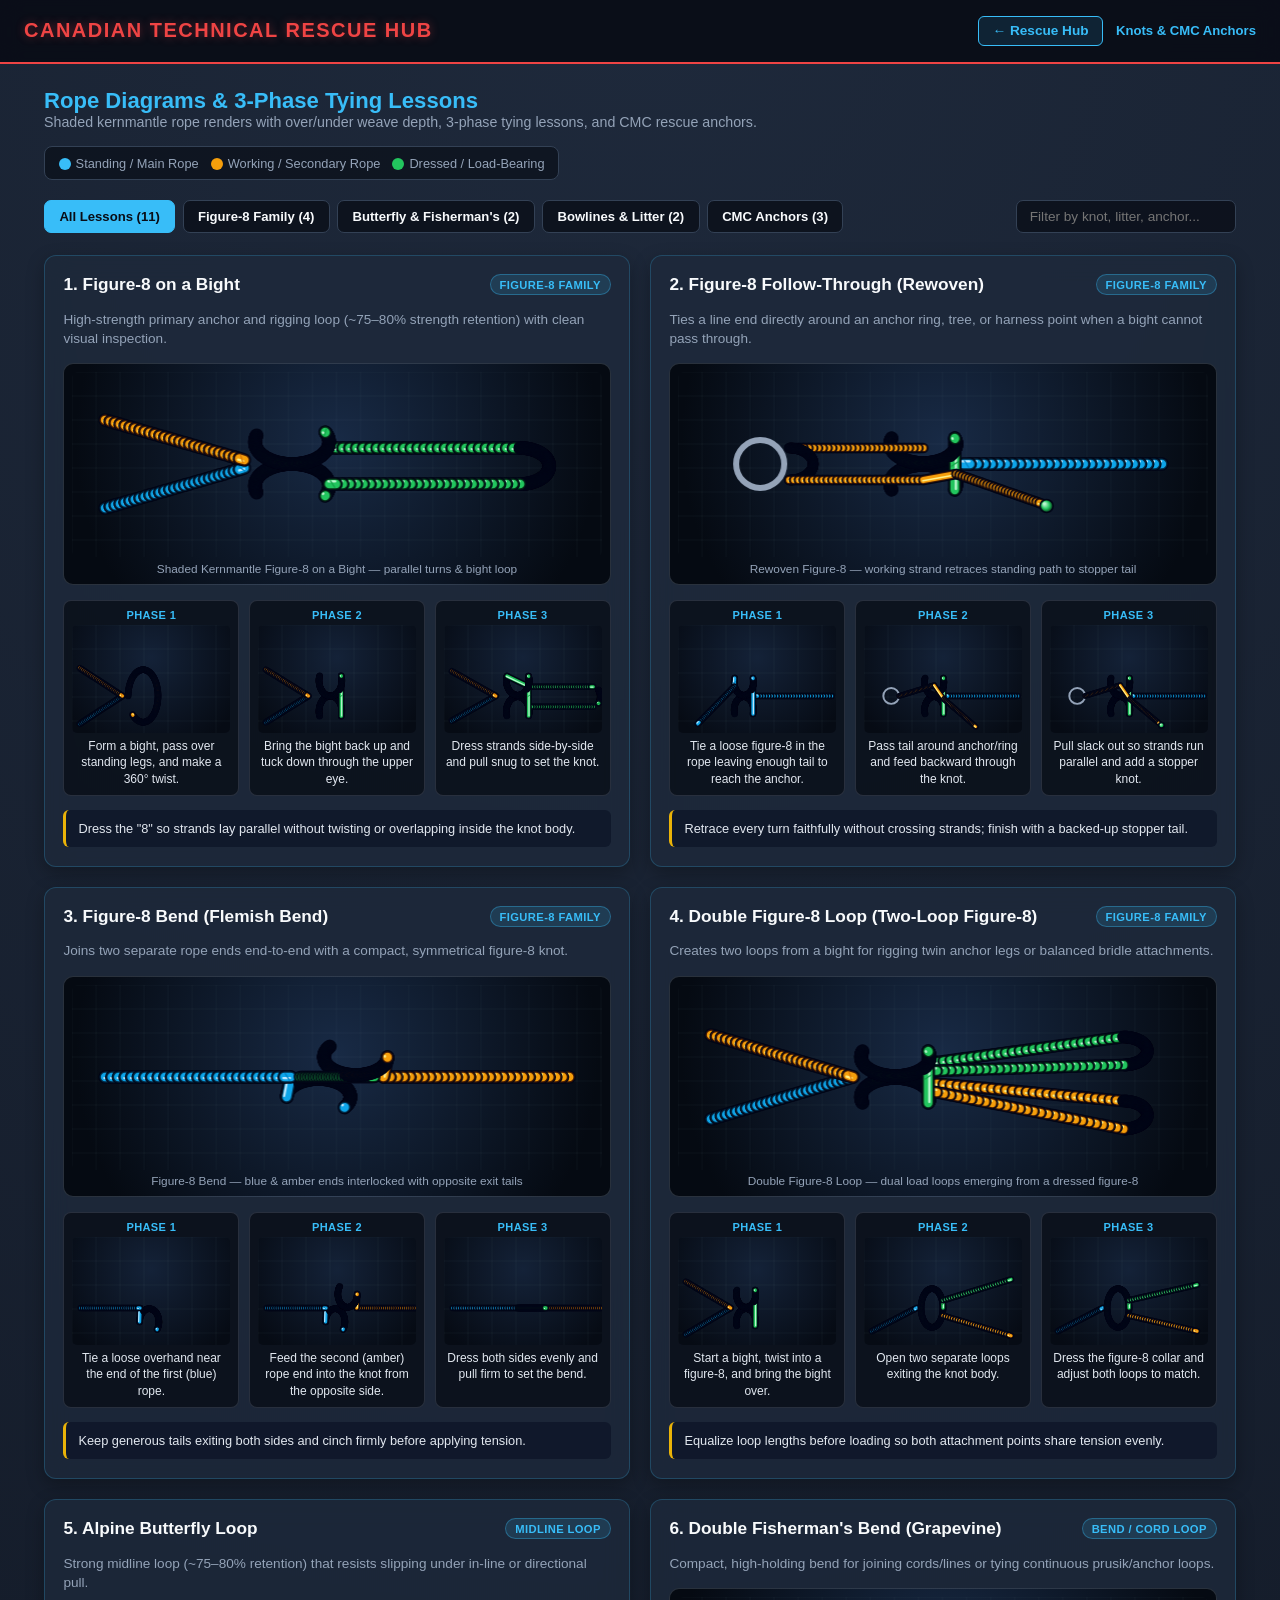
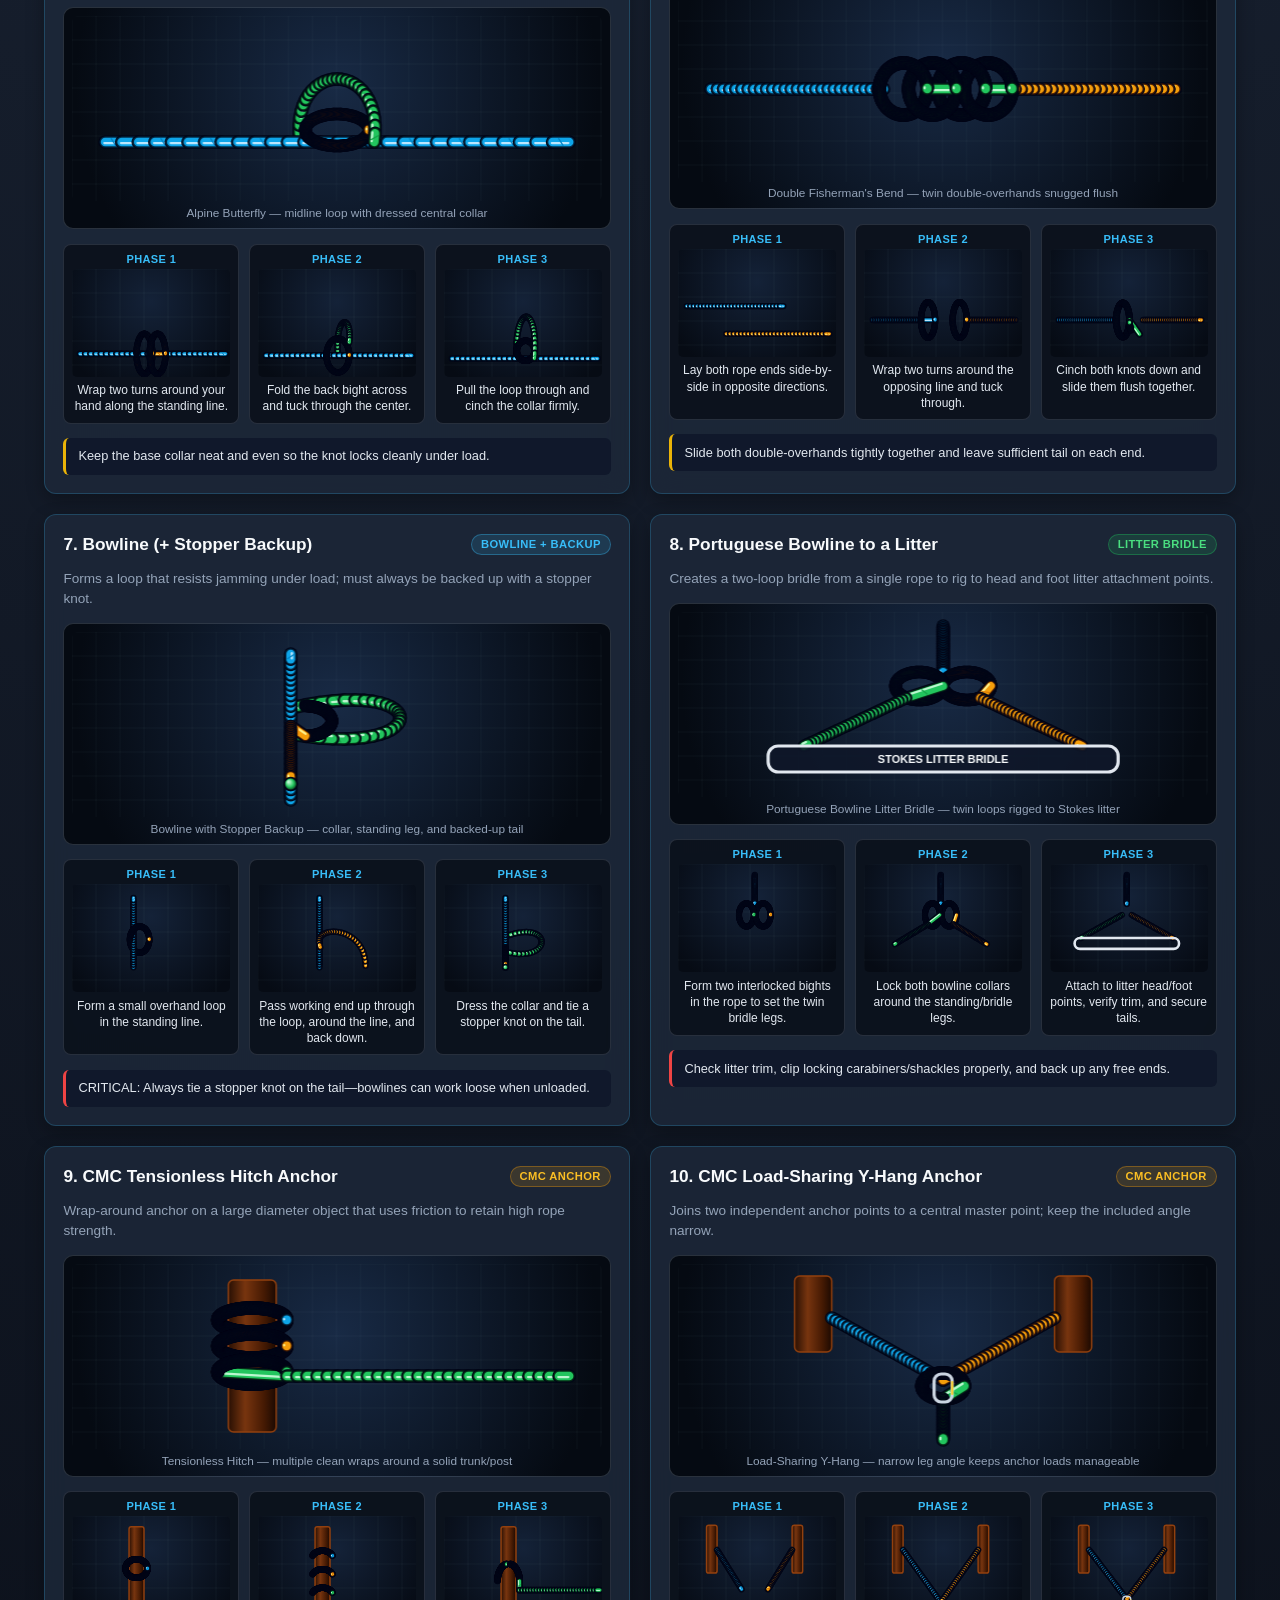
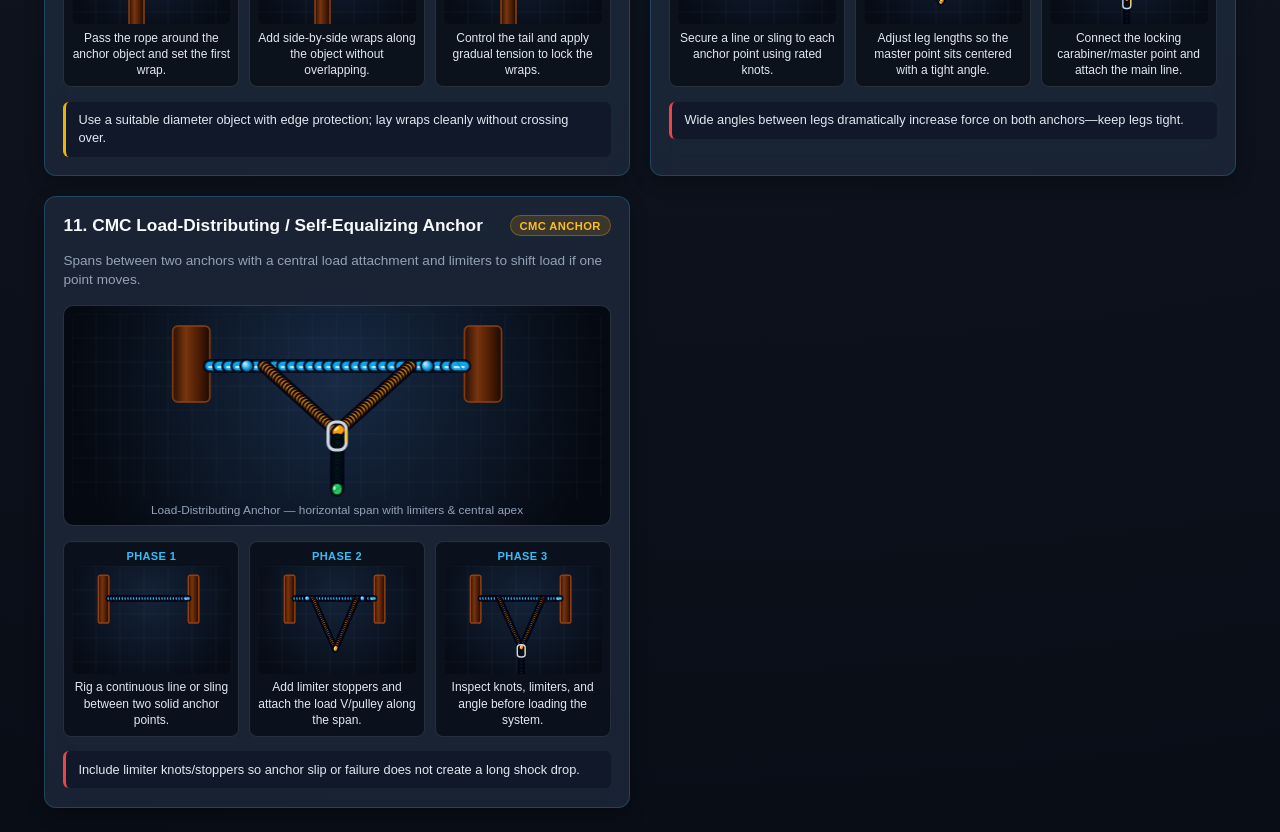
==== commit 0938e0a6: "Update print statement from 'Hello' to 'Goodbye'" ====
--- a/knots/index.html
+++ b/knots/index.html
@@ -82,7 +82,7 @@
 
         .module-grid {
             display: grid;
-            grid-template-columns: repeat(auto-fit, minmax(430px, 1fr));
+            grid-template-columns: repeat(auto-fit, minmax(440px, 1fr));
             gap: 1.25rem;
         }
         @media (max-width: 500px) {
@@ -143,16 +143,22 @@
         }
 
         .hero-render-box {
-            background: radial-gradient(circle at 50% 30%, #132238 0%, #060b14 80%);
-            border: 1px solid rgba(148, 163, 184, 0.22);
+            background: radial-gradient(circle at 50% 35%, #182a45 0%, #050a12 85%);
+            border: 1px solid rgba(148, 163, 184, 0.25);
             border-radius: 10px;
-            padding: 0.55rem;
+            padding: 0.5rem;
             text-align: center;
+        }
+        .hero-canvas {
+            width: 100%;
+            height: 185px;
+            display: block;
+            border-radius: 6px;
         }
         .hero-render-caption {
             font-size: 0.74rem;
             color: #94a3b8;
-            margin-top: 0.25rem;
+            margin-top: 0.3rem;
         }
 
         .phases-3 {
@@ -166,28 +172,35 @@
             }
         }
         .phase-card {
-            background: rgba(9, 13, 22, 0.72);
+            background: rgba(9, 13, 22, 0.75);
             border: 1px solid rgba(148, 163, 184, 0.2);
             border-radius: 8px;
-            padding: 0.55rem;
+            padding: 0.5rem;
             display: flex;
             flex-direction: column;
             align-items: center;
             text-align: center;
         }
         .phase-tag {
-            font-size: 0.7rem;
+            font-size: 0.69rem;
             font-weight: 800;
             text-transform: uppercase;
             color: var(--accent-cyan);
             margin-bottom: 0.25rem;
             letter-spacing: 0.4px;
         }
+        .phase-canvas {
+            width: 100%;
+            height: 108px;
+            display: block;
+            border-radius: 5px;
+            background: radial-gradient(circle at 50% 30%, #142238 0%, #060b14 90%);
+        }
         .phase-text {
-            font-size: 0.76rem;
+            font-size: 0.75rem;
             color: #e2e8f0;
             line-height: 1.35;
-            margin-top: 0.3rem;
+            margin-top: 0.35rem;
         }
 
         .rigging-note {
@@ -220,13 +233,13 @@
             <div>
                 <h2 style="color: var(--accent-cyan); font-size: 1.38rem;">Rope Diagrams &amp; 3-Phase Tying Lessons</h2>
                 <p style="color: var(--text-muted); font-size: 0.89rem;">
-                    Figure-8 family, Alpine Butterfly, Double Fisherman's, Bowlines (including Portuguese litter bridle), and CMC rescue anchors.
+                    Shaded kernmantle rope renders with over/under weave depth, 3-phase tying lessons, and CMC rescue anchors.
                 </p>
             </div>
             <div class="legend-strip">
-                <span><i class="swatch" style="background:#38bdf8;"></i>Standing / Main Strand</span>
-                <span><i class="swatch" style="background:#f59e0b;"></i>Working / Secondary Strand</span>
-                <span><i class="swatch" style="background:#22c55e;"></i>Dressed / Load-Bearing Loop</span>
+                <span><i class="swatch" style="background:#38bdf8;"></i>Standing / Main Rope</span>
+                <span><i class="swatch" style="background:#f59e0b;"></i>Working / Secondary Rope</span>
+                <span><i class="swatch" style="background:#22c55e;"></i>Dressed / Load-Bearing</span>
             </div>
         </div>
 
@@ -245,102 +258,773 @@
     </main>
 
     <script>
-        /*
-         * Photo-style kernmantle rope renderer:
-         * Draws a dark outline shadow, a rich base sheath stroke, and a specular
-         * highlight strip along the top/left edge so strands look rounded and tactile.
-         */
-        function ropeSegment(d, colorHex, highlightHex, width = 9, dash = '') {
-            const dashAttr = dash ? ` stroke-dasharray="${dash}"` : '';
-            return `
-                <g stroke-linecap="round" stroke-linejoin="round" fill="none"${dashAttr}>
-                    <path d="${d}" stroke="#020617" stroke-width="${width + 3.4}" opacity="0.9"/>
-                    <path d="${d}" stroke="${colorHex}" stroke-width="${width}"/>
-                    <path d="${d}" stroke="${highlightHex}" stroke-width="${Math.max(1.4, width * 0.24)}" opacity="0.55" transform="translate(-0.8,-1.1)"/>
-                </g>
-            `;
-        }
-
-        function blueRope(d, w = 9, dash = '') {
-            return ropeSegment(d, '#0284c7', '#bae6fd', w, dash);
-        }
-
-        function amberRope(d, w = 9, dash = '') {
-            return ropeSegment(d, '#d97706', '#fde68a', w, dash);
-        }
-
-        function greenRope(d, w = 9, dash = '') {
-            return ropeSegment(d, '#16a34a', '#bbf7d0', w, dash);
-        }
-
-        function treeAnchorSvg(x, y, h = 120) {
-            return `
-                <g>
-                    <rect x="${x - 14}" y="${y - h}" width="28" height="${h}" rx="5" fill="#451a03" stroke="#78350f" stroke-width="2"/>
-                    <line x1="${x - 5}" y1="${y - h + 6}" x2="${x - 5}" y2="${y - 6}" stroke="#92400e" stroke-width="1.5"/>
-                    <line x1="${x + 5}" y1="${y - h + 10}" x2="${x + 5}" y2="${y - 6}" stroke="#92400e" stroke-width="1.5"/>
-                </g>
-            `;
-        }
-
-        function carabinerSvg(x, y, angleDeg = 0) {
-            return `
-                <g transform="translate(${x},${y}) rotate(${angleDeg})">
-                    <rect x="-11" y="-17" width="22" height="34" rx="9" fill="none" stroke="#cbd5e1" stroke-width="3.6"/>
-                    <line x1="11" y1="-8" x2="11" y2="9" stroke="#facc15" stroke-width="2.4"/>
-                </g>
-            `;
-        }
+        const PALETTES = {
+            blue:   { dark: '#032c47', base: '#0ea5e9', light: '#bae6fd', braid: '#0284c7' },
+            amber:  { dark: '#451a03', base: '#f59e0b', light: '#fef08a', braid: '#d97706' },
+            green:  { dark: '#052e16', base: '#22c55e', light: '#bbf7d0', braid: '#16a34a' },
+            slate:  { dark: '#1e293b', base: '#94a3b8', light: '#f1f5f9', braid: '#64748b' }
+        };
+
+        // Evaluates a cubic Bézier curve at t in [0, 1]
+        function cubicPt(p0, p1, p2, p3, t) {
+            const u = 1 - t;
+            const tt = t * t, uu = u * u;
+            const uuu = uu * u, ttt = tt * t;
+            return {
+                x: uuu * p0[0] + 3 * uu * t * p1[0] + 3 * u * tt * p2[0] + ttt * p3[0],
+                y: uuu * p0[1] + 3 * uu * t * p1[1] + 3 * u * tt * p2[1] + ttt * p3[1]
+            };
+        }
+
+        // Converts a list of cubic Bézier segments into dense polyline points with depth z
+        function sampleSplines(segments, stepsPerSeg = 28) {
+            const pts = [];
+            segments.forEach(seg => {
+                const zStart = seg.z0 ?? 0;
+                const zEnd = seg.z1 ?? zStart;
+                for (let i = 0; i <= stepsPerSeg; i++) {
+                    const t = i / stepsPerSeg;
+                    const p = cubicPt(seg.p0, seg.p1, seg.p2, seg.p3, t);
+                    pts.push({ x: p.x, y: p.y, z: zStart + (zEnd - zStart) * t });
+                }
+            });
+            return pts;
+        }
+
+        function lineToSeg(x1, y1, x2, y2, z0 = 0, z1 = z0) {
+            return {
+                p0: [x1, y1],
+                p1: [x1 + (x2 - x1) / 3, y1 + (y2 - y1) / 3],
+                p2: [x1 + (2 * (x2 - x1)) / 3, y1 + (2 * (y2 - y1)) / 3],
+                p3: [x2, y2],
+                z0,
+                z1
+            };
+        }
+
+        function circleSegs(cx, cy, rx, ry, startRad, endRad, z0 = 0, z1 = z0, pieces = 4) {
+            const segs = [];
+            const total = endRad - startRad;
+            for (let i = 0; i < pieces; i++) {
+                const a0 = startRad + (total * i) / pieces;
+                const a1 = startRad + (total * (i + 1)) / pieces;
+                const da = a1 - a0;
+                const k = (4 / 3) * Math.tan(da / 4);
+                const x0 = cx + rx * Math.cos(a0), y0 = cy + ry * Math.sin(a0);
+                const x3 = cx + rx * Math.cos(a1), y3 = cy + ry * Math.sin(a1);
+                const x1 = x0 - k * rx * Math.sin(a0), y1 = y0 + k * ry * Math.cos(a0);
+                const x2 = x3 + k * rx * Math.sin(a1), y2 = y3 - k * ry * Math.cos(a1);
+                segs.push({
+                    p0: [x0, y0], p1: [x1, y1], p2: [x2, y2], p3: [x3, y3],
+                    z0: z0 + ((z1 - z0) * i) / pieces,
+                    z1: z0 + ((z1 - z0) * (i + 1)) / pieces
+                });
+            }
+            return segs;
+        }
+
+        // Draws shaded 3D cylindrical kernmantle rope segments sorted back-to-front by z
+        function drawTubularRopes(ctx, strands, scaleX = 1, scaleY = 1) {
+            const chunks = [];
+            strands.forEach(strand => {
+                const pal = PALETTES[strand.color] || PALETTES.blue;
+                const radius = (strand.width || 9) * 0.5 * Math.min(scaleX, scaleY);
+                const pts = strand.pts.map(p => ({ x: p.x * scaleX, y: p.y * scaleY, z: p.z || 0 }));
+
+                for (let i = 0; i < pts.length - 1; i++) {
+                    const a = pts[i], b = pts[i + 1];
+                    const dx = b.x - a.x, dy = b.y - a.y;
+                    const len = Math.hypot(dx, dy);
+                    if (len < 0.25) continue;
+                    const nx = -dy / len, ny = dx / len;
+                    const zMid = (a.z + b.z) * 0.5;
+                    chunks.push({ a, b, nx, ny, len, radius, pal, idx: i, z: zMid });
+                }
+            });
+
+            chunks.sort((u, v) => u.z - v.z);
+
+            chunks.forEach(c => {
+                const { a, b, nx, ny, radius, pal, idx } = c;
+                ctx.lineCap = 'round';
+
+                // 1. Contact drop shadow / dark edge sheath
+                ctx.beginPath();
+                ctx.moveTo(a.x, a.y);
+                ctx.lineTo(b.x, b.y);
+                ctx.strokeStyle = '#020617';
+                ctx.lineWidth = radius * 2 + 2.6;
+                ctx.stroke();
+
+                // 2. Dark core/edge tone
+                ctx.beginPath();
+                ctx.moveTo(a.x, a.y);
+                ctx.lineTo(b.x, b.y);
+                ctx.strokeStyle = pal.dark;
+                ctx.lineWidth = radius * 2;
+                ctx.stroke();
+
+                // 3. Main colored kernmantle sheath
+                ctx.beginPath();
+                ctx.moveTo(a.x, a.y);
+                ctx.lineTo(b.x, b.y);
+                ctx.strokeStyle = pal.base;
+                ctx.lineWidth = radius * 1.56;
+                ctx.stroke();
+
+                // 4. Specular highlight along top-left lit side of the cylinder
+                const hOff = radius * 0.34;
+                ctx.beginPath();
+                ctx.moveTo(a.x + nx * hOff - hOff * 0.4, a.y + ny * hOff - hOff * 0.4);
+                ctx.lineTo(b.x + nx * hOff - hOff * 0.4, b.y + ny * hOff - hOff * 0.4);
+                ctx.strokeStyle = pal.light;
+                ctx.lineWidth = Math.max(1.2, radius * 0.42);
+                ctx.stroke();
+
+                // 5. Subtle diagonal braided sheath ticks every few steps
+                if (idx % 3 === 0) {
+                    const mx = (a.x + b.x) * 0.5, my = (a.y + b.y) * 0.5;
+                    const tx = (b.x - a.x) / c.len, ty = (b.y - a.y) / c.len;
+                    const rx = tx * 0.55 + nx * 0.83;
+                    const ry = ty * 0.55 + ny * 0.83;
+                    ctx.beginPath();
+                    ctx.moveTo(mx - rx * radius * 0.72, my - ry * radius * 0.72);
+                    ctx.lineTo(mx + rx * radius * 0.72, my + ry * radius * 0.72);
+                    ctx.strokeStyle = pal.braid;
+                    ctx.lineWidth = Math.max(1, radius * 0.24);
+                    ctx.stroke();
+                }
+            });
+        }
+
+        function drawWoodPost(ctx, x, y, w, h, sx, sy) {
+            const px = x * sx, py = y * sy, pw = w * sx, ph = h * sy;
+            const grad = ctx.createLinearGradient(px, py, px + pw, py);
+            grad.addColorStop(0, '#291004');
+            grad.addColorStop(0.35, '#78350f');
+            grad.addColorStop(0.75, '#451a03');
+            grad.addColorStop(1, '#1c0a02');
+            ctx.fillStyle = grad;
+            ctx.beginPath();
+            ctx.roundRect(px, py, pw, ph, 5 * Math.min(sx, sy));
+            ctx.fill();
+            ctx.strokeStyle = '#92400e';
+            ctx.lineWidth = 1.5;
+            ctx.stroke();
+        }
+
+        function drawLockingBiner(ctx, x, y, sx, sy) {
+            const bx = x * sx, by = y * sy, r = Math.min(sx, sy);
+            ctx.save();
+            ctx.translate(bx, by);
+            ctx.strokeStyle = '#cbd5e1';
+            ctx.lineWidth = 3.2 * r;
+            ctx.beginPath();
+            ctx.roundRect(-9 * r, -14 * r, 18 * r, 28 * r, 7 * r);
+            ctx.stroke();
+            ctx.strokeStyle = '#facc15';
+            ctx.lineWidth = 2 * r;
+            ctx.beginPath();
+            ctx.moveTo(9 * r, -6 * r);
+            ctx.lineTo(9 * r, 6 * r);
+            ctx.stroke();
+            ctx.restore();
+        }
+
+        function drawStopperBall(ctx, x, y, color, sx, sy) {
+            const pal = PALETTES[color] || PALETTES.green;
+            const bx = x * sx, by = y * sy, rad = 6.5 * Math.min(sx, sy);
+            const g = ctx.createRadialGradient(bx - rad * 0.35, by - rad * 0.35, rad * 0.15, bx, by, rad);
+            g.addColorStop(0, pal.light);
+            g.addColorStop(0.55, pal.base);
+            g.addColorStop(1, pal.dark);
+            ctx.fillStyle = g;
+            ctx.beginPath();
+            ctx.arc(bx, by, rad, 0, Math.PI * 2);
+            ctx.fill();
+            ctx.strokeStyle = '#020617';
+            ctx.lineWidth = 1.6;
+            ctx.stroke();
+        }
+
+        // Parametric knot builders (coordinates in a 400x185 logical space)
+        const knotBuilders = {
+            // 1. Figure-8 on a Bight
+            'fig8-bight': {
+                hero(ctx, sx, sy) {
+                    drawTubularRopes(ctx, [
+                        { color: 'blue', width: 11, pts: sampleSplines([lineToSeg(25, 136, 130, 96, 1)]) },
+                        { color: 'amber', width: 11, pts: sampleSplines([lineToSeg(25, 48, 130, 88, 1)]) },
+                        // Lower loop of figure-8 (under crossing at x=165, y=92)
+                        { color: 'green', width: 11, pts: sampleSplines([
+                            ...circleSegs(166, 114, 28, 22, Math.PI * 0.9, Math.PI * 2.15, 0, 2, 6)
+                        ])},
+                        // Upper loop of figure-8 (over crossing)
+                        { color: 'green', width: 11, pts: sampleSplines([
+                            ...circleSegs(166, 70, 28, 22, -Math.PI * 0.15, Math.PI * 1.1, 3, 1, 6)
+                        ])},
+                        // Bight exit loop to right
+                        { color: 'green', width: 11, pts: sampleSplines([
+                            lineToSeg(194, 76, 338, 76, 2, 2),
+                            ...circleSegs(338, 94, 22, 18, -Math.PI * 0.5, Math.PI * 0.5, 2, 2, 5),
+                            lineToSeg(338, 112, 194, 112, 2, 2)
+                        ])}
+                    ], sx, sy);
+                },
+                phases: [
+                    (ctx, sx, sy) => drawTubularRopes(ctx, [
+                        { color: 'blue', width: 9, pts: sampleSplines([lineToSeg(18, 128, 115, 92, 1)]) },
+                        { color: 'amber', width: 9, pts: sampleSplines([lineToSeg(18, 56, 115, 92, 1)]) },
+                        { color: 'amber', width: 9, pts: sampleSplines(circleSegs(162, 92, 34, 34, Math.PI, Math.PI * 2.75, 0, 3, 6)) }
+                    ], sx, sy),
+                    (ctx, sx, sy) => drawTubularRopes(ctx, [
+                        { color: 'blue', width: 9, pts: sampleSplines([lineToSeg(18, 126, 115, 92, 1)]) },
+                        { color: 'amber', width: 9, pts: sampleSplines([lineToSeg(18, 58, 115, 92, 1)]) },
+                        { color: 'green', width: 9, pts: sampleSplines([
+                            ...circleSegs(165, 112, 26, 20, Math.PI * 0.9, Math.PI * 2.1, 0, 2, 5),
+                            ...circleSegs(165, 72, 26, 20, -Math.PI * 0.1, Math.PI * 1.1, 3, 1, 5)
+                        ])}
+                    ], sx, sy),
+                    (ctx, sx, sy) => drawTubularRopes(ctx, [
+                        { color: 'blue', width: 9, pts: sampleSplines([lineToSeg(18, 124, 118, 92, 1)]) },
+                        { color: 'amber', width: 9, pts: sampleSplines([lineToSeg(18, 60, 118, 92, 1)]) },
+                        { color: 'green', width: 9, pts: sampleSplines([
+                            ...circleSegs(168, 112, 26, 19, Math.PI * 0.9, Math.PI * 2.1, 0, 2, 5),
+                            ...circleSegs(168, 72, 26, 19, -Math.PI * 0.1, Math.PI * 1.1, 3, 1, 5),
+                            lineToSeg(194, 80, 340, 80, 2, 2),
+                            ...circleSegs(340, 93, 16, 13, -Math.PI * 0.5, Math.PI * 0.5, 2, 2, 4),
+                            lineToSeg(340, 106, 194, 106, 2, 2)
+                        ])}
+                    ], sx, sy)
+                ]
+            },
+
+            // 2. Figure-8 Follow-Through (Rewoven)
+            'fig8-follow': {
+                hero(ctx, sx, sy) {
+                    // Anchor ring on left
+                    ctx.strokeStyle = '#94a3b8';
+                    ctx.lineWidth = 6 * Math.min(sx, sy);
+                    ctx.beginPath();
+                    ctx.arc(62 * sx, 92 * sy, 24 * Math.min(sx, sy), 0, Math.PI * 2);
+                    ctx.stroke();
+
+                    drawTubularRopes(ctx, [
+                        { color: 'blue', width: 11, pts: sampleSplines([lineToSeg(365, 92, 215, 92, 1)]) },
+                        // Rewoven figure-8 body
+                        { color: 'green', width: 11, pts: sampleSplines([
+                            ...circleSegs(185, 112, 25, 19, Math.PI * 0.9, Math.PI * 2.1, 0, 2, 5),
+                            ...circleSegs(185, 72, 25, 19, -Math.PI * 0.1, Math.PI * 1.1, 3, 1, 5)
+                        ])},
+                        // Retracing amber strand running parallel inside
+                        { color: 'amber', width: 8, pts: sampleSplines([
+                            lineToSeg(185, 76, 84, 76, 3, 3),
+                            ...circleSegs(84, 92, 18, 16, -Math.PI * 0.5, Math.PI * 0.5, 3, 3, 5),
+                            lineToSeg(84, 108, 185, 108, 3, 3),
+                            lineToSeg(210, 102, 275, 132, 3, 3)
+                        ])}
+                    ], sx, sy);
+                    drawStopperBall(ctx, 278, 134, 'green', sx, sy);
+                },
+                phases: [
+                    (ctx, sx, sy) => drawTubularRopes(ctx, [
+                        { color: 'blue', width: 9, pts: sampleSplines([lineToSeg(350, 92, 175, 92, 1)]) },
+                        { color: 'blue', width: 9, pts: sampleSplines([
+                            ...circleSegs(150, 110, 22, 17, Math.PI * 0.9, Math.PI * 2.1, 0, 2, 4),
+                            ...circleSegs(150, 74, 22, 17, -Math.PI * 0.1, Math.PI * 1.1, 3, 1, 4),
+                            lineToSeg(128, 80, 45, 128, 2, 2)
+                        ])}
+                    ], sx, sy),
+                    (ctx, sx, sy) => {
+                        ctx.strokeStyle = '#94a3b8';
+                        ctx.lineWidth = 4.5 * Math.min(sx, sy);
+                        ctx.beginPath();
+                        ctx.arc(62 * sx, 92 * sy, 18 * Math.min(sx, sy), 0, Math.PI * 2);
+                        ctx.stroke();
+                        drawTubularRopes(ctx, [
+                            { color: 'blue', width: 9, pts: sampleSplines([lineToSeg(350, 92, 185, 92, 1)]) },
+                            { color: 'green', width: 9, pts: sampleSplines([
+                                ...circleSegs(160, 110, 22, 17, Math.PI * 0.9, Math.PI * 2.1, 0, 2, 4),
+                                ...circleSegs(160, 74, 22, 17, -Math.PI * 0.1, Math.PI * 1.1, 3, 1, 4)
+                            ])},
+                            { color: 'amber', width: 7, pts: sampleSplines([
+                                lineToSeg(80, 92, 160, 78, 3, 3),
+                                lineToSeg(182, 96, 255, 132, 3, 3)
+                            ])}
+                        ], sx, sy);
+                    },
+                    (ctx, sx, sy) => {
+                        ctx.strokeStyle = '#94a3b8';
+                        ctx.lineWidth = 4.5 * Math.min(sx, sy);
+                        ctx.beginPath();
+                        ctx.arc(62 * sx, 92 * sy, 18 * Math.min(sx, sy), 0, Math.PI * 2);
+                        ctx.stroke();
+                        drawTubularRopes(ctx, [
+                            { color: 'blue', width: 9, pts: sampleSplines([lineToSeg(350, 92, 185, 92, 1)]) },
+                            { color: 'green', width: 9, pts: sampleSplines([
+                                ...circleSegs(160, 110, 22, 17, Math.PI * 0.9, Math.PI * 2.1, 0, 2, 4),
+                                ...circleSegs(160, 74, 22, 17, -Math.PI * 0.1, Math.PI * 1.1, 3, 1, 4)
+                            ])},
+                            { color: 'amber', width: 7, pts: sampleSplines([lineToSeg(80, 92, 160, 78, 3, 3), lineToSeg(182, 96, 250, 128, 3, 3)])}
+                        ], sx, sy);
+                        drawStopperBall(ctx, 254, 130, 'green', sx, sy);
+                    }
+                ]
+            },
+
+            // 3. Figure-8 Bend (Flemish Bend)
+            'fig8-bend': {
+                hero(ctx, sx, sy) {
+                    drawTubularRopes(ctx, [
+                        { color: 'blue', width: 11, pts: sampleSplines([
+                            lineToSeg(25, 92, 165, 92, 1, 1),
+                            ...circleSegs(186, 112, 24, 18, Math.PI, Math.PI * 2.2, 0, 2, 5)
+                        ])},
+                        { color: 'amber', width: 11, pts: sampleSplines([
+                            lineToSeg(375, 92, 235, 92, 1, 1),
+                            ...circleSegs(214, 72, 24, 18, 0, Math.PI * 1.2, 3, 1, 5)
+                        ])},
+                        { color: 'green', width: 10, pts: sampleSplines([lineToSeg(172, 92, 228, 92, 2, 2)])}
+                    ], sx, sy);
+                },
+                phases: [
+                    (ctx, sx, sy) => drawTubularRopes(ctx, [
+                        { color: 'blue', width: 9, pts: sampleSplines([
+                            lineToSeg(20, 92, 155, 92, 1, 1),
+                            ...circleSegs(176, 110, 22, 17, Math.PI, Math.PI * 2.2, 0, 2, 4)
+                        ])}
+                    ], sx, sy),
+                    (ctx, sx, sy) => drawTubularRopes(ctx, [
+                        { color: 'blue', width: 9, pts: sampleSplines([
+                            lineToSeg(20, 92, 155, 92, 1, 1),
+                            ...circleSegs(176, 110, 22, 17, Math.PI, Math.PI * 2.2, 0, 2, 4)
+                        ])},
+                        { color: 'amber', width: 9, pts: sampleSplines([
+                            lineToSeg(360, 92, 225, 92, 1, 1),
+                            ...circleSegs(204, 74, 22, 17, 0, Math.PI * 1.2, 3, 1, 4)
+                        ])}
+                    ], sx, sy),
+                    (ctx, sx, sy) => drawTubularRopes(ctx, [
+                        { color: 'blue', width: 9, pts: sampleSplines([lineToSeg(20, 92, 168, 92, 1, 1)])},
+                        { color: 'amber', width: 9, pts: sampleSplines([lineToSeg(360, 92, 232, 92, 1, 1)])},
+                        { color: 'green', width: 10, pts: sampleSplines([lineToSeg(168, 92, 232, 92, 2, 2)])}
+                    ], sx, sy)
+                ]
+            },
+
+            // 4. Double Figure-8 Loop
+            'fig8-double': {
+                hero(ctx, sx, sy) {
+                    drawTubularRopes(ctx, [
+                        { color: 'blue', width: 11, pts: sampleSplines([lineToSeg(25, 134, 132, 92, 1)]) },
+                        { color: 'amber', width: 11, pts: sampleSplines([lineToSeg(25, 50, 132, 92, 1)]) },
+                        { color: 'green', width: 11, pts: sampleSplines([
+                            ...circleSegs(164, 112, 26, 19, Math.PI * 0.9, Math.PI * 2.1, 0, 2, 5),
+                            ...circleSegs(164, 72, 26, 19, -Math.PI * 0.1, Math.PI * 1.1, 3, 1, 5)
+                        ])},
+                        // Upper loop
+                        { color: 'green', width: 10, pts: sampleSplines([
+                            lineToSeg(190, 78, 336, 52, 2, 2),
+                            ...circleSegs(336, 66, 18, 14, -Math.PI * 0.5, Math.PI * 0.5, 2, 2, 4),
+                            lineToSeg(336, 80, 190, 86, 2, 2)
+                        ])},
+                        // Lower loop
+                        { color: 'amber', width: 10, pts: sampleSplines([
+                            lineToSeg(190, 98, 336, 116, 2, 2),
+                            ...circleSegs(336, 130, 18, 14, -Math.PI * 0.5, Math.PI * 0.5, 2, 2, 4),
+                            lineToSeg(336, 144, 190, 106, 2, 2)
+                        ])}
+                    ], sx, sy);
+                },
+                phases: [
+                    (ctx, sx, sy) => drawTubularRopes(ctx, [
+                        { color: 'blue', width: 9, pts: sampleSplines([lineToSeg(18, 126, 120, 92, 1)]) },
+                        { color: 'amber', width: 9, pts: sampleSplines([lineToSeg(18, 58, 120, 92, 1)]) },
+                        { color: 'green', width: 9, pts: sampleSplines([
+                            ...circleSegs(155, 110, 22, 17, Math.PI * 0.9, Math.PI * 2.1, 0, 2, 4),
+                            ...circleSegs(155, 74, 22, 17, -Math.PI * 0.1, Math.PI * 1.1, 3, 1, 4)
+                        ])}
+                    ], sx, sy),
+                    (ctx, sx, sy) => drawTubularRopes(ctx, [
+                        { color: 'blue', width: 9, pts: sampleSplines([lineToSeg(18, 122, 120, 92, 1)]) },
+                        { color: 'green', width: 9, pts: sampleSplines([
+                            ...circleSegs(155, 92, 25, 25, 0, Math.PI * 2, 1, 1, 5),
+                            lineToSeg(180, 82, 335, 55, 2, 2)
+                        ])},
+                        { color: 'amber', width: 9, pts: sampleSplines([lineToSeg(180, 102, 335, 128, 2, 2)])}
+                    ], sx, sy),
+                    (ctx, sx, sy) => drawTubularRopes(ctx, [
+                        { color: 'blue', width: 9, pts: sampleSplines([lineToSeg(18, 122, 120, 92, 1)]) },
+                        { color: 'green', width: 9, pts: sampleSplines([
+                            ...circleSegs(155, 92, 25, 25, 0, Math.PI * 2, 1, 1, 5),
+                            lineToSeg(180, 82, 335, 62, 2, 2)
+                        ])},
+                        { color: 'amber', width: 9, pts: sampleSplines([lineToSeg(180, 102, 335, 122, 2, 2)])}
+                    ], sx, sy)
+                ]
+            },
+
+            // 5. Alpine Butterfly Loop
+            'butterfly': {
+                hero(ctx, sx, sy) {
+                    drawTubularRopes(ctx, [
+                        { color: 'blue', width: 11, pts: sampleSplines([lineToSeg(25, 126, 375, 126, 1, 1)]) },
+                        // Midline loop rising up
+                        { color: 'green', width: 11, pts: sampleSplines([
+                            { p0: [172, 126], p1: [164, 42], p2: [236, 42], p3: [228, 126], z0: 0, z1: 3 }
+                        ])},
+                        // Collar twist in center
+                        { color: 'amber', width: 10, pts: sampleSplines([
+                            ...circleSegs(200, 114, 24, 16, 0, Math.PI * 2, 2, 2, 6)
+                        ])}
+                    ], sx, sy);
+                },
+                phases: [
+                    (ctx, sx, sy) => drawTubularRopes(ctx, [
+                        { color: 'blue', width: 9, pts: sampleSplines([lineToSeg(18, 110, 350, 110, 1, 1)]) },
+                        { color: 'amber', width: 8.5, pts: sampleSplines([
+                            ...circleSegs(165, 110, 18, 26, 0, Math.PI * 2, 0, 2, 5),
+                            ...circleSegs(195, 110, 18, 26, 0, Math.PI * 2, 1, 3, 5)
+                        ])}
+                    ], sx, sy),
+                    (ctx, sx, sy) => drawTubularRopes(ctx, [
+                        { color: 'blue', width: 9, pts: sampleSplines([lineToSeg(18, 112, 350, 112, 1, 1)]) },
+                        { color: 'amber', width: 8.5, pts: sampleSplines(circleSegs(182, 112, 26, 22, 0, Math.PI * 2, 1, 2, 5))},
+                        { color: 'green', width: 8.5, pts: sampleSplines([
+                            { p0: [182, 112], p1: [175, 58], p2: [215, 58], p3: [208, 95], z0: 0, z1: 3 }
+                        ])}
+                    ], sx, sy),
+                    (ctx, sx, sy) => drawTubularRopes(ctx, [
+                        { color: 'blue', width: 9, pts: sampleSplines([lineToSeg(18, 116, 350, 116, 1, 1)]) },
+                        { color: 'green', width: 9, pts: sampleSplines([
+                            { p0: [165, 116], p1: [160, 44], p2: [216, 44], p3: [206, 116], z0: 0, z1: 3 }
+                        ])},
+                        { color: 'amber', width: 9, pts: sampleSplines(circleSegs(186, 106, 20, 13, 0, Math.PI * 2, 2, 2, 5))}
+                    ], sx, sy)
+                ]
+            },
+
+            // 6. Double Fisherman's Bend
+            'double-fishermans': {
+                hero(ctx, sx, sy) {
+                    drawTubularRopes(ctx, [
+                        { color: 'blue', width: 11, pts: sampleSplines([lineToSeg(25, 92, 155, 92, 1, 1)]) },
+                        { color: 'amber', width: 11, pts: sampleSplines([lineToSeg(375, 92, 245, 92, 1, 1)]) },
+                        // Left double overhand turns
+                        { color: 'green', width: 11, pts: sampleSplines([
+                            ...circleSegs(170, 92, 18, 26, 0, Math.PI * 2, 0, 3, 6),
+                            ...circleSegs(192, 92, 18, 26, 0, Math.PI * 2, 1, 3, 6)
+                        ])},
+                        // Right double overhand turns
+                        { color: 'green', width: 11, pts: sampleSplines([
+                            ...circleSegs(214, 92, 18, 26, 0, Math.PI * 2, 0, 3, 6),
+                            ...circleSegs(234, 92, 18, 26, 0, Math.PI * 2, 1, 3, 6)
+                        ])}
+                    ], sx, sy);
+                },
+                phases: [
+                    (ctx, sx, sy) => drawTubularRopes(ctx, [
+                        { color: 'blue', width: 8.5, pts: sampleSplines([lineToSeg(20, 74, 240, 74, 1, 1)]) },
+                        { color: 'amber', width: 8.5, pts: sampleSplines([lineToSeg(110, 110, 345, 110, 1, 1)]) }
+                    ], sx, sy),
+                    (ctx, sx, sy) => drawTubularRopes(ctx, [
+                        { color: 'blue', width: 8.5, pts: sampleSplines([
+                            lineToSeg(20, 92, 130, 92, 1, 1),
+                            ...circleSegs(146, 92, 16, 23, 0, Math.PI * 2, 0, 3, 5)
+                        ])},
+                        { color: 'amber', width: 8.5, pts: sampleSplines([
+                            lineToSeg(345, 92, 235, 92, 1, 1),
+                            ...circleSegs(218, 92, 16, 23, 0, Math.PI * 2, 0, 3, 5)
+                        ])}
+                    ], sx, sy),
+                    (ctx, sx, sy) => drawTubularRopes(ctx, [
+                        { color: 'blue', width: 8.5, pts: sampleSplines([lineToSeg(20, 92, 152, 92, 1, 1)]) },
+                        { color: 'green', width: 9.5, pts: sampleSplines([
+                            ...circleSegs(166, 92, 15, 22, 0, Math.PI * 2, 1, 3, 5),
+                            ...circleSegs(196, 92, 15, 22, 1, 3, 5)
+                        ])},
+                        { color: 'amber', width: 8.5, pts: sampleSplines([lineToSeg(212, 92, 345, 92, 1, 1)]) }
+                    ], sx, sy)
+                ]
+            },
+
+            // 7. Bowline + Stopper Backup
+            'bowline': {
+                hero(ctx, sx, sy) {
+                    drawTubularRopes(ctx, [
+                        // Standing line
+                        { color: 'blue', width: 11, pts: sampleSplines([lineToSeg(165, 168, 165, 22, 1, 1)]) },
+                        // Bowline loop on right
+                        { color: 'green', width: 11, pts: sampleSplines([
+                            { p0: [165, 76], p1: [275, 42], p2: [275, 128], p3: [165, 102], z0: 0, z1: 2 }
+                        ])},
+                        // Collar & tail tuck down standing leg
+                        { color: 'amber', width: 10, pts: sampleSplines([
+                            ...circleSegs(176, 89, 20, 15, -Math.PI * 0.5, Math.PI * 0.5, 2, 3, 5),
+                            lineToSeg(165, 94, 165, 146, 3, 3)
+                        ])}
+                    ], sx, sy);
+                    drawStopperBall(ctx, 165, 152, 'green', sx, sy);
+                },
+                phases: [
+                    (ctx, sx, sy) => drawTubularRopes(ctx, [
+                        { color: 'blue', width: 8.5, pts: sampleSplines([lineToSeg(140, 108, 140, 18, 1, 1)]) },
+                        { color: 'amber', width: 8.5, pts: sampleSplines(circleSegs(154, 72, 22, 17, 0, Math.PI * 2, 0, 2, 5)) }
+                    ], sx, sy),
+                    (ctx, sx, sy) => drawTubularRopes(ctx, [
+                        { color: 'blue', width: 8.5, pts: sampleSplines([lineToSeg(140, 108, 140, 18, 1, 1)]) },
+                        { color: 'amber', width: 8.5, pts: sampleSplines([
+                            { p0: [245, 106], p1: [245, 52], p2: [118, 52], p3: [142, 82], z0: 0, z1: 3 }
+                        ])}
+                    ], sx, sy),
+                    (ctx, sx, sy) => {
+                        drawTubularRopes(ctx, [
+                            { color: 'blue', width: 8.5, pts: sampleSplines([lineToSeg(140, 108, 140, 18, 1, 1)]) },
+                            { color: 'green', width: 8.5, pts: sampleSplines([
+                                { p0: [140, 68], p1: [250, 44], p2: [250, 104], p3: [140, 88], z0: 0, z1: 2 }
+                            ])},
+                            { color: 'amber', width: 8, pts: sampleSplines([lineToSeg(140, 82, 140, 104, 3, 3)]) }
+                        ], sx, sy);
+                        drawStopperBall(ctx, 140, 108, 'green', sx, sy);
+                    }
+                ]
+            },
+
+            // 8. Portuguese Bowline to a Litter
+            'portuguese-bowline-litter': {
+                hero(ctx, sx, sy) {
+                    drawTubularRopes(ctx, [
+                        { color: 'blue', width: 11, pts: sampleSplines([lineToSeg(200, 14, 200, 62, 1, 1)]) },
+                        // Left bowline leg to head of litter
+                        { color: 'green', width: 10, pts: sampleSplines([
+                            ...circleSegs(182, 74, 18, 14, 0, Math.PI * 2, 0, 2, 5),
+                            lineToSeg(172, 86, 95, 134, 2, 2)
+                        ])},
+                        // Right bowline leg to foot of litter
+                        { color: 'amber', width: 10, pts: sampleSplines([
+                            ...circleSegs(218, 74, 18, 14, 0, Math.PI * 2, 0, 2, 5),
+                            lineToSeg(228, 86, 305, 134, 2, 2)
+                        ])}
+                    ], sx, sy);
+
+                    // Stokes basket frame
+                    const lx = 68 * sx, ly = 134 * sy, lw = 264 * sx, lh = 26 * sy;
+                    ctx.fillStyle = 'rgba(15, 23, 42, 0.88)';
+                    ctx.strokeStyle = '#e2e8f0';
+                    ctx.lineWidth = 3.2;
+                    ctx.beginPath();
+                    ctx.roundRect(lx, ly, lw, lh, 10);
+                    ctx.fill();
+                    ctx.stroke();
+
+                    ctx.fillStyle = '#f8fafc';
+                    ctx.font = `bold ${Math.round(11 * Math.min(sx, sy))}px sans-serif`;
+                    ctx.textAlign = 'center';
+                    ctx.fillText('STOKES LITTER BRIDLE', 200 * sx, ly + lh * 0.65);
+                },
+                phases: [
+                    (ctx, sx, sy) => drawTubularRopes(ctx, [
+                        { color: 'blue', width: 8.5, pts: sampleSplines([lineToSeg(175, 14, 175, 52, 1, 1)]) },
+                        { color: 'green', width: 8, pts: sampleSplines(circleSegs(156, 66, 17, 15, 0, Math.PI * 2, 0, 2, 4)) },
+                        { color: 'amber', width: 8, pts: sampleSplines(circleSegs(194, 66, 17, 15, 0, Math.PI * 2, 0, 2, 4)) }
+                    ], sx, sy),
+                    (ctx, sx, sy) => drawTubularRopes(ctx, [
+                        { color: 'blue', width: 8.5, pts: sampleSplines([lineToSeg(175, 14, 175, 52, 1, 1)]) },
+                        { color: 'green', width: 8, pts: sampleSplines([
+                            ...circleSegs(156, 66, 17, 15, 0, Math.PI * 2, 0, 2, 4),
+                            lineToSeg(146, 78, 70, 104, 2, 2)
+                        ])},
+                        { color: 'amber', width: 8, pts: sampleSplines([
+                            ...circleSegs(194, 66, 17, 15, 0, Math.PI * 2, 0, 2, 4),
+                            lineToSeg(204, 78, 280, 104, 2, 2)
+                        ])}
+                    ], sx, sy),
+                    (ctx, sx, sy) => {
+                        drawTubularRopes(ctx, [
+                            { color: 'blue', width: 8.5, pts: sampleSplines([lineToSeg(175, 14, 175, 52, 1, 1)]) },
+                            { color: 'green', width: 8, pts: sampleSplines([lineToSeg(164, 66, 70, 96, 2, 2)]) },
+                            { color: 'amber', width: 8, pts: sampleSplines([lineToSeg(186, 66, 280, 96, 2, 2)]) }
+                        ], sx, sy);
+                        ctx.strokeStyle = '#e2e8f0';
+                        ctx.lineWidth = 2.6;
+                        ctx.beginPath();
+                        ctx.roundRect(56 * sx, 96 * sy, 238 * sx, 14 * sy, 6);
+                        ctx.stroke();
+                    }
+                ]
+            },
+
+            // 9. CMC Tensionless Hitch Anchor
+            'cmc-tensionless': {
+                hero(ctx, sx, sy) {
+                    drawWoodPost(ctx, 118, 16, 36, 152, sx, sy);
+                    drawTubularRopes(ctx, [
+                        // Wrap 1 (front over = z:3, back under = z:0)
+                        { color: 'blue', width: 11, pts: sampleSplines([
+                            ...circleSegs(136, 56, 26, 12, Math.PI, Math.PI * 2, 3, 3, 5),
+                            ...circleSegs(136, 56, 26, 12, 0, Math.PI, 0, 0, 5)
+                        ])},
+                        // Wrap 2
+                        { color: 'amber', width: 11, pts: sampleSplines([
+                            ...circleSegs(136, 82, 26, 12, Math.PI, Math.PI * 2, 3, 3, 5),
+                            ...circleSegs(136, 82, 26, 12, 0, Math.PI, 0, 0, 5)
+                        ])},
+                        // Wrap 3 + load line pulling right
+                        { color: 'green', width: 11, pts: sampleSplines([
+                            ...circleSegs(136, 108, 26, 12, Math.PI, Math.PI * 2, 3, 3, 5),
+                            ...circleSegs(136, 108, 26, 12, 0, Math.PI, 0, 0, 5),
+                            lineToSeg(162, 112, 375, 112, 3, 3)
+                        ])}
+                    ], sx, sy);
+                },
+                phases: [
+                    (ctx, sx, sy) => {
+                        drawWoodPost(ctx, 130, 14, 34, 155, sx, sy);
+                        drawTubularRopes(ctx, [{
+                            color: 'blue', width: 9, pts: sampleSplines([
+                                ...circleSegs(147, 68, 25, 12, Math.PI, Math.PI * 2, 3, 3, 4),
+                                ...circleSegs(147, 68, 25, 12, 0, Math.PI, 0, 0, 4)
+                            ])
+                        }], sx, sy);
+                    },
+                    (ctx, sx, sy) => {
+                        drawWoodPost(ctx, 130, 14, 34, 155, sx, sy);
+                        drawTubularRopes(ctx, [
+                            { color: 'blue', width: 9, pts: sampleSplines(circleSegs(147, 56, 25, 11, Math.PI, Math.PI * 2, 3, 3, 4)) },
+                            { color: 'amber', width: 9, pts: sampleSplines(circleSegs(147, 80, 25, 11, Math.PI, Math.PI * 2, 3, 3, 4)) },
+                            { color: 'green', width: 9, pts: sampleSplines(circleSegs(147, 104, 25, 11, Math.PI, Math.PI * 2, 3, 3, 4)) }
+                        ], sx, sy);
+                    },
+                    (ctx, sx, sy) => {
+                        drawWoodPost(ctx, 130, 14, 34, 155, sx, sy);
+                        drawTubularRopes(ctx, [{
+                            color: 'green', width: 9.5, pts: sampleSplines([
+                                ...circleSegs(147, 84, 25, 22, Math.PI, Math.PI * 2, 3, 3, 5),
+                                lineToSeg(172, 96, 355, 96, 3, 3)
+                            ])
+                        }], sx, sy);
+                    }
+                ]
+            },
+
+            // 10. CMC Load-Sharing Y-Hang Anchor
+            'cmc-y-hang': {
+                hero(ctx, sx, sy) {
+                    drawWoodPost(ctx, 88, 12, 28, 76, sx, sy);
+                    drawWoodPost(ctx, 284, 12, 28, 76, sx, sy);
+                    drawTubularRopes(ctx, [
+                        { color: 'blue', width: 11, pts: sampleSplines([lineToSeg(116, 54, 200, 116, 1, 1)]) },
+                        { color: 'amber', width: 11, pts: sampleSplines([lineToSeg(284, 54, 200, 116, 1, 1)]) },
+                        { color: 'green', width: 11, pts: sampleSplines([
+                            ...circleSegs(200, 122, 16, 13, 0, Math.PI * 2, 2, 2, 5),
+                            lineToSeg(200, 135, 200, 176, 2, 2)
+                        ])}
+                    ], sx, sy);
+                    drawLockingBiner(ctx, 200, 124, sx, sy);
+                },
+                phases: [
+                    (ctx, sx, sy) => {
+                        drawWoodPost(ctx, 65, 12, 24, 62, sx, sy);
+                        drawWoodPost(ctx, 260, 12, 24, 62, sx, sy);
+                        drawTubularRopes(ctx, [
+                            { color: 'blue', width: 8.5, pts: sampleSplines([lineToSeg(89, 44, 145, 95, 1, 1)]) },
+                            { color: 'amber', width: 8.5, pts: sampleSplines([lineToSeg(260, 44, 205, 95, 1, 1)]) }
+                        ], sx, sy);
+                    },
+                    (ctx, sx, sy) => {
+                        drawWoodPost(ctx, 65, 12, 24, 62, sx, sy);
+                        drawWoodPost(ctx, 260, 12, 24, 62, sx, sy);
+                        drawTubularRopes(ctx, [
+                            { color: 'blue', width: 8.5, pts: sampleSplines([lineToSeg(89, 44, 175, 112, 1, 1)]) },
+                            { color: 'amber', width: 8.5, pts: sampleSplines([lineToSeg(260, 44, 175, 112, 1, 1)]) }
+                        ], sx, sy);
+                    },
+                    (ctx, sx, sy) => {
+                        drawWoodPost(ctx, 65, 12, 24, 62, sx, sy);
+                        drawWoodPost(ctx, 260, 12, 24, 62, sx, sy);
+                        drawTubularRopes(ctx, [
+                            { color: 'blue', width: 8.5, pts: sampleSplines([lineToSeg(89, 44, 175, 108, 1, 1)]) },
+                            { color: 'amber', width: 8.5, pts: sampleSplines([lineToSeg(260, 44, 175, 108, 1, 1)]) },
+                            { color: 'green', width: 9, pts: sampleSplines([lineToSeg(175, 116, 175, 166, 2, 2)]) }
+                        ], sx, sy);
+                        drawLockingBiner(ctx, 175, 112, sx, sy);
+                    }
+                ]
+            },
+
+            // 11. CMC Load-Distributing / Self-Equalizing Anchor
+            'cmc-load-distributing': {
+                hero(ctx, sx, sy) {
+                    drawWoodPost(ctx, 76, 12, 28, 76, sx, sy);
+                    drawWoodPost(ctx, 296, 12, 28, 76, sx, sy);
+                    drawTubularRopes(ctx, [
+                        // Continuous horizontal span between anchors
+                        { color: 'blue', width: 11, pts: sampleSplines([lineToSeg(104, 52, 296, 52, 1, 1)]) },
+                        // Sliding / rigged load-distributing V
+                        { color: 'amber', width: 10.5, pts: sampleSplines([
+                            lineToSeg(145, 52, 200, 118, 2, 2),
+                            lineToSeg(255, 52, 200, 118, 2, 2)
+                        ])},
+                        // Master stem
+                        { color: 'green', width: 11, pts: sampleSplines([lineToSeg(200, 126, 200, 176, 2, 2)]) }
+                    ], sx, sy);
+                    drawStopperBall(ctx, 132, 52, 'blue', sx, sy);
+                    drawStopperBall(ctx, 268, 52, 'blue', sx, sy);
+                    drawLockingBiner(ctx, 200, 122, sx, sy);
+                },
+                phases: [
+                    (ctx, sx, sy) => {
+                        drawWoodPost(ctx, 60, 12, 24, 62, sx, sy);
+                        drawWoodPost(ctx, 265, 12, 24, 62, sx, sy);
+                        drawTubularRopes(ctx, [{
+                            color: 'blue', width: 8.5, pts: sampleSplines([lineToSeg(84, 42, 265, 42, 1, 1)])
+                        }], sx, sy);
+                    },
+                    (ctx, sx, sy) => {
+                        drawWoodPost(ctx, 60, 12, 24, 62, sx, sy);
+                        drawWoodPost(ctx, 265, 12, 24, 62, sx, sy);
+                        drawTubularRopes(ctx, [
+                            { color: 'blue', width: 8.5, pts: sampleSplines([lineToSeg(84, 42, 265, 42, 1, 1)]) },
+                            { color: 'amber', width: 8.5, pts: sampleSplines([
+                                lineToSeg(125, 42, 176, 108, 2, 2),
+                                lineToSeg(225, 42, 176, 108, 2, 2)
+                            ])}
+                        ], sx, sy);
+                        drawStopperBall(ctx, 112, 42, 'blue', sx, sy);
+                        drawStopperBall(ctx, 238, 42, 'blue', sx, sy);
+                    },
+                    (ctx, sx, sy) => {
+                        drawWoodPost(ctx, 60, 12, 24, 62, sx, sy);
+                        drawWoodPost(ctx, 265, 12, 24, 62, sx, sy);
+                        drawTubularRopes(ctx, [
+                            { color: 'blue', width: 8.5, pts: sampleSplines([lineToSeg(84, 42, 265, 42, 1, 1)]) },
+                            { color: 'amber', width: 8.5, pts: sampleSplines([
+                                lineToSeg(125, 42, 176, 106, 2, 2),
+                                lineToSeg(225, 42, 176, 106, 2, 2)
+                            ])},
+                            { color: 'green', width: 9, pts: sampleSplines([lineToSeg(176, 114, 176, 166, 2, 2)]) }
+                        ], sx, sy);
+                        drawLockingBiner(ctx, 176, 110, sx, sy);
+                    }
+                ]
+            }
+        };
 
         const lessons = [
-            // --- FIGURE-8 FAMILY (4) ---
             {
                 id: 'fig8-bight',
                 group: 'fig8',
                 tag: 'Figure-8 Family',
                 badgeClass: '',
                 title: '1. Figure-8 on a Bight',
-                summary: 'High-strength primary anchor and rigging loop (~75–80% strength retention) that stays easy to inspect after loading.',
-                heroCaption: 'Finished Figure-8 on a Bight — parallel dressed turns & clean loop',
-                heroSvg: `
-                    ${blueRope('M 45 145 L 120 95', 10)}
-                    ${amberRope('M 45 45 L 120 95', 10)}
-                    ${greenRope('M 120 95 C 155 72, 155 118, 120 95', 10)}
-                    ${greenRope('M 145 76 C 175 55, 175 135, 145 114 C 122 98, 170 68, 195 82 C 218 95, 218 118, 195 128 C 172 138, 122 105, 145 76', 10)}
-                    ${greenRope('M 206 105 L 330 105 A 26 26 0 1 1 330 53 L 206 53', 10)}
-                `,
-                note: 'Dress the knot so no strands cross over themselves inside the figure-8 body; leave a generous tail (~6 in / 15 cm).',
+                summary: 'High-strength primary anchor and rigging loop (~75–80% strength retention) with clean visual inspection.',
+                heroCaption: 'Shaded Kernmantle Figure-8 on a Bight — parallel turns & bight loop',
+                note: 'Dress the "8" so strands lay parallel without twisting or overlapping inside the knot body.',
                 critical: false,
-                phases: [
-                    {
-                        title: 'Phase 1: Bight & Twist',
-                        text: 'Form a bight, pass it over the standing lines, and complete a full 360° twist.',
-                        svg: `
-                            ${blueRope('M 16 86 L 56 56', 7.5)}
-                            ${amberRope('M 16 24 L 56 56', 7.5)}
-                            ${amberRope('M 56 56 C 84 36, 84 76, 56 56', 7.5)}
-                            ${greenRope('M 74 42 C 98 26, 98 86, 74 70', 7.5)}
-                        `
-                    },
-                    {
-                        title: 'Phase 2: Tuck Bight',
-                        text: 'Bring the bight back up and tuck it down through the upper eye.',
-                        svg: `
-                            ${blueRope('M 14 84 L 52 56', 7.5)}
-                            ${amberRope('M 14 26 L 52 56', 7.5)}
-                            ${amberRope('M 52 56 C 96 24, 96 88, 52 56', 7.5)}
-                            ${greenRope('M 74 34 L 96 48 L 74 64', 7.5)}
-                        `
-                    },
-                    {
-                        title: 'Phase 3: Dress & Set',
-                        text: 'Align strands side-by-side in parallel and pull firm to set the knot.',
-                        svg: `
-                            ${blueRope('M 14 82 L 58 54', 7.5)}
-                            ${amberRope('M 14 28 L 58 54', 7.5)}
-                            ${greenRope('M 58 54 C 82 32, 102 36, 102 54 C 102 72, 82 76, 58 54', 7.5)}
-                        `
-                    }
+                phaseTexts: [
+                    'Form a bight, pass over standing legs, and make a 360° twist.',
+                    'Bring the bight back up and tuck down through the upper eye.',
+                    'Dress strands side-by-side and pull snug to set the knot.'
                 ]
             },
             {
@@ -349,48 +1033,14 @@
                 tag: 'Figure-8 Family',
                 badgeClass: '',
                 title: '2. Figure-8 Follow-Through (Rewoven)',
-                summary: 'Ties a rope end directly around an anchor object, ring, or harness tie-in point when a bight cannot pass through.',
-                heroCaption: 'Rewoven Figure-8 — working end faithfully retraces standing strand',
-                heroSvg: `
-                    <rect x="295" y="54" width="56" height="56" rx="14" fill="none" stroke="#94a3b8" stroke-width="6"/>
-                    ${blueRope('M 40 82 L 155 82', 10)}
-                    ${greenRope('M 155 82 C 178 52, 212 52, 212 82 C 212 112, 178 112, 155 82', 10)}
-                    ${amberRope('M 155 82 C 178 58, 206 58, 206 82 C 206 106, 178 106, 155 82', 8.5, '8 4')}
-                    ${amberRope('M 212 82 L 295 82', 9)}
-                    ${amberRope('M 351 82 L 382 82', 9)}
-                    <circle cx="386" cy="82" r="7" fill="#22c55e" stroke="#020617" stroke-width="2.5"/>
-                `,
-                note: 'Never skip a turn when retracing; finish with a stopper knot on the tail.',
+                summary: 'Ties a line end directly around an anchor ring, tree, or harness point when a bight cannot pass through.',
+                heroCaption: 'Rewoven Figure-8 — working strand retraces standing path to stopper tail',
+                note: 'Retrace every turn faithfully without crossing strands; finish with a backed-up stopper tail.',
                 critical: false,
-                phases: [
-                    {
-                        title: 'Phase 1: Loose Fig-8',
-                        text: 'Tie a loose figure-8 in the rope with plenty of tail left for the anchor.',
-                        svg: `
-                            ${blueRope('M 14 56 L 54 56', 7.5)}
-                            ${blueRope('M 54 56 C 72 34, 94 34, 94 56 C 94 78, 72 78, 54 56', 7.5)}
-                            ${amberRope('M 94 56 L 110 56', 7.5)}
-                        `
-                    },
-                    {
-                        title: 'Phase 2: Pass & Trace',
-                        text: 'Route tail around anchor/ring and feed it backward along the exact path.',
-                        svg: `
-                            ${blueRope('M 14 56 L 56 56', 7.5)}
-                            ${greenRope('M 56 56 C 74 34, 94 34, 94 56 C 94 78, 74 78, 56 56', 7.5)}
-                            ${amberRope('M 56 56 C 74 40, 88 40, 88 56', 6.5, '5 3')}
-                        `
-                    },
-                    {
-                        title: 'Phase 3: Dress + Stopper',
-                        text: 'Pull all slack out so strands run parallel and tie a stopper knot.',
-                        svg: `
-                            ${blueRope('M 14 56 L 56 56', 7.5)}
-                            ${greenRope('M 56 56 C 74 34, 94 34, 94 56 C 94 78, 74 78, 56 56', 7.5)}
-                            ${amberRope('M 94 56 L 106 56', 7.5)}
-                            <circle cx="108" cy="56" r="5" fill="#22c55e" stroke="#020617" stroke-width="2"/>
-                        `
-                    }
+                phaseTexts: [
+                    'Tie a loose figure-8 in the rope leaving enough tail to reach the anchor.',
+                    'Pass tail around anchor/ring and feed backward through the knot.',
+                    'Pull slack out so strands run parallel and add a stopper knot.'
                 ]
             },
             {
@@ -399,44 +1049,14 @@
                 tag: 'Figure-8 Family',
                 badgeClass: '',
                 title: '3. Figure-8 Bend (Flemish Bend)',
-                summary: 'Joins two separate rope ends end-to-end with a compact, low-profile figure-8 geometry.',
-                heroCaption: 'Figure-8 Bend — blue & amber ends interlocked in a dressed figure-8',
-                heroSvg: `
-                    ${blueRope('M 35 82 L 155 82', 10)}
-                    ${amberRope('M 365 82 L 245 82', 10)}
-                    ${blueRope('M 155 82 C 180 50, 210 50, 210 82 C 210 112, 175 112, 165 88', 10)}
-                    ${amberRope('M 245 82 C 220 114, 190 114, 190 82 C 190 52, 225 52, 235 76', 10)}
-                    ${greenRope('M 168 82 L 232 82', 9)}
-                `,
-                note: 'Ensure both tails exit on opposite ends of the knot with adequate tail length (~12–18 in / 30–45 cm for major lines).',
+                summary: 'Joins two separate rope ends end-to-end with a compact, symmetrical figure-8 knot.',
+                heroCaption: 'Figure-8 Bend — blue & amber ends interlocked with opposite exit tails',
+                note: 'Keep generous tails exiting both sides and cinch firmly before applying tension.',
                 critical: false,
-                phases: [
-                    {
-                        title: 'Phase 1: Overhand in A',
-                        text: 'Tie a loose overhand knot near the end of the blue rope.',
-                        svg: `
-                            ${blueRope('M 14 56 L 62 56', 7.5)}
-                            ${blueRope('M 62 56 C 78 36, 96 36, 96 56 C 96 74, 76 74, 68 60', 7.5)}
-                        `
-                    },
-                    {
-                        title: 'Phase 2: Re-entry B',
-                        text: 'Feed the amber rope end into the knot from the opposite direction.',
-                        svg: `
-                            ${blueRope('M 14 56 L 56 56', 7.5)}
-                            ${greenRope('M 56 56 C 74 36, 92 36, 92 56 C 92 76, 74 76, 56 56', 7.5)}
-                            ${amberRope('M 110 56 L 74 56', 7.5)}
-                        `
-                    },
-                    {
-                        title: 'Phase 3: Dress Tight',
-                        text: 'Work slack through both sides until parallel and cinch firmly.',
-                        svg: `
-                            ${blueRope('M 14 56 L 52 56', 7.5)}
-                            ${greenRope('M 52 56 C 68 38, 84 38, 84 56 C 84 74, 68 74, 52 56', 7.5)}
-                            ${amberRope('M 110 56 L 76 56', 7.5)}
-                        `
-                    }
+                phaseTexts: [
+                    'Tie a loose overhand near the end of the first (blue) rope.',
+                    'Feed the second (amber) rope end into the knot from the opposite side.',
+                    'Dress both sides evenly and pull firm to set the bend.'
                 ]
             },
             {
@@ -445,95 +1065,30 @@
                 tag: 'Figure-8 Family',
                 badgeClass: '',
                 title: '4. Double Figure-8 Loop (Two-Loop Figure-8)',
-                summary: 'Forms two distinct loops from a bight for equalizing two attachment points or rigging a balanced bridle.',
-                heroCaption: 'Double Figure-8 Loop — twin load loops exiting a dressed figure-8',
-                heroSvg: `
-                    ${blueRope('M 35 125 L 135 82', 10)}
-                    ${amberRope('M 35 39 L 135 82', 10)}
-                    ${greenRope('M 135 82 C 160 54, 196 54, 196 82 C 196 110, 160 110, 135 82', 10)}
-                    ${greenRope('M 196 72 L 325 46 A 20 20 0 1 1 325 82 L 196 82', 9.5)}
-                    ${amberRope('M 196 92 L 325 118 A 20 20 0 1 1 325 148 L 196 92', 9.5)}
-                `,
-                note: 'Adjust both loops carefully before loading so tension is shared evenly across both points.',
+                summary: 'Creates two loops from a bight for rigging twin anchor legs or balanced bridle attachments.',
+                heroCaption: 'Double Figure-8 Loop — dual load loops emerging from a dressed figure-8',
+                note: 'Equalize loop lengths before loading so both attachment points share tension evenly.',
                 critical: false,
-                phases: [
-                    {
-                        title: 'Phase 1: Bight & Wrap',
-                        text: 'Take a long bight, form a figure-8, and bring the bight back up.',
-                        svg: `
-                            ${blueRope('M 16 84 L 54 56', 7.5)}
-                            ${amberRope('M 16 28 L 54 56', 7.5)}
-                            ${greenRope('M 54 56 C 76 36, 94 36, 94 56 C 94 76, 76 76, 54 56', 7.5)}
-                        `
-                    },
-                    {
-                        title: 'Phase 2: Split Loops',
-                        text: 'Pass the loop over the figure-8 and open two separate bight loops.',
-                        svg: `
-                            ${blueRope('M 16 80 L 52 56', 7.5)}
-                            ${greenRope('M 52 56 C 72 38, 86 38, 86 56', 7.5)}
-                            ${amberRope('M 86 48 L 106 36 A 10 10 0 1 1 106 54 L 86 54', 7)}
-                            ${amberRope('M 86 58 L 106 72 A 10 10 0 1 1 106 88 L 86 62', 7)}
-                        `
-                    },
-                    {
-                        title: 'Phase 3: Equalize & Dress',
-                        text: 'Dress the figure-8 collar and adjust loop lengths to match.',
-                        svg: `
-                            ${blueRope('M 16 80 L 52 56', 7.5)}
-                            ${greenRope('M 52 56 C 70 40, 82 40, 82 56 C 82 72, 70 72, 52 56', 7.5)}
-                            ${greenRope('M 82 48 L 106 42', 7)}
-                            ${amberRope('M 82 64 L 106 72', 7)}
-                        `
-                    }
-                ]
-            },
-
-            // --- ALPINE BUTTERFLY & DOUBLE FISHERMAN'S (2) ---
+                phaseTexts: [
+                    'Start a bight, twist into a figure-8, and bring the bight over.',
+                    'Open two separate loops exiting the knot body.',
+                    'Dress the figure-8 collar and adjust both loops to match.'
+                ]
+            },
             {
                 id: 'butterfly',
                 group: 'bends-loops',
                 tag: 'Midline Loop',
                 badgeClass: '',
                 title: '5. Alpine Butterfly Loop',
-                summary: 'Secure midline loop (~75–80% strength retention) that can be loaded in-line or from either direction without slipping.',
-                heroCaption: 'Alpine Butterfly — clean midline loop with parallel base strands',
-                heroSvg: `
-                    ${blueRope('M 30 112 L 370 112', 10)}
-                    ${greenRope('M 165 112 C 165 45, 235 45, 235 112', 10)}
-                    ${amberRope('M 176 112 C 176 88, 224 88, 224 112', 9)}
-                    ${greenRope('M 162 104 L 238 104', 9.5)}
-                `,
-                note: 'Dress the central collar and side legs neatly so the knot cinches cleanly under load.',
+                summary: 'Strong midline loop (~75–80% retention) that resists slipping under in-line or directional pull.',
+                heroCaption: 'Alpine Butterfly — midline loop with dressed central collar',
+                note: 'Keep the base collar neat and even so the knot locks cleanly under load.',
                 critical: false,
-                phases: [
-                    {
-                        title: 'Phase 1: Two Turns',
-                        text: 'Wrap two turns around your hand/fingers on the standing line.',
-                        svg: `
-                            ${blueRope('M 12 56 L 106 56', 7.5)}
-                            ${amberRope('M 42 56 C 42 32, 62 32, 62 56 C 62 80, 42 80, 42 56', 7)}
-                            ${amberRope('M 56 56 C 56 32, 76 32, 76 56 C 76 80, 56 80, 56 56', 7)}
-                        `
-                    },
-                    {
-                        title: 'Phase 2: Fold Bight',
-                        text: 'Take the back bight across the front turn and tuck it through the center.',
-                        svg: `
-                            ${blueRope('M 12 56 L 106 56', 7.5)}
-                            ${amberRope('M 46 56 C 46 34, 72 34, 72 56 C 72 78, 46 78, 46 56', 7)}
-                            ${greenRope('M 60 56 C 60 22, 82 22, 82 44', 7)}
-                        `
-                    },
-                    {
-                        title: 'Phase 3: Pull & Dress',
-                        text: 'Pull the bight through to form the loop and tighten the base.',
-                        svg: `
-                            ${blueRope('M 12 64 L 106 64', 7.5)}
-                            ${greenRope('M 46 64 C 46 24, 74 24, 74 64', 7.5)}
-                            ${greenRope('M 42 58 L 78 58', 7)}
-                        `
-                    }
+                phaseTexts: [
+                    'Wrap two turns around your hand along the standing line.',
+                    'Fold the back bight across and tuck through the center.',
+                    'Pull the loop through and cinch the collar firmly.'
                 ]
             },
             {
@@ -542,93 +1097,30 @@
                 tag: 'Bend / Cord Loop',
                 badgeClass: '',
                 title: "6. Double Fisherman's Bend (Grapevine)",
-                summary: 'Compact, high-grip bend for joining two cord/line ends or tying continuous prusik/anchor cord loops.',
-                heroCaption: "Double Fisherman's Bend — twin double-overhands snugged together",
-                heroSvg: `
-                    ${blueRope('M 30 82 L 165 82', 10)}
-                    ${amberRope('M 370 82 L 235 82', 10)}
-                    ${blueRope('M 165 82 C 185 52, 210 52, 210 82 C 210 110, 185 110, 165 82', 10)}
-                    ${amberRope('M 235 82 C 215 112, 190 112, 190 82 C 190 54, 215 54, 235 82', 10)}
-                    <rect x="166" y="64" width="32" height="36" rx="8" fill="none" stroke="#22c55e" stroke-width="5"/>
-                    <rect x="202" y="64" width="32" height="36" rx="8" fill="none" stroke="#22c55e" stroke-width="5"/>
-                `,
-                note: 'Slide both knots together until they lock tightly against each other and leave plenty of tail on both ends.',
+                summary: 'Compact, high-holding bend for joining cords/lines or tying continuous prusik/anchor loops.',
+                heroCaption: "Double Fisherman's Bend — twin double-overhands snugged flush",
+                note: 'Slide both double-overhands tightly together and leave sufficient tail on each end.',
                 critical: false,
-                phases: [
-                    {
-                        title: 'Phase 1: Parallel Ends',
-                        text: 'Lay the blue and amber rope ends side-by-side pointing in opposite directions.',
-                        svg: `
-                            ${blueRope('M 12 46 L 84 46', 7)}
-                            ${amberRope('M 28 66 L 100 66', 7)}
-                        `
-                    },
-                    {
-                        title: 'Phase 2: Double Wraps',
-                        text: 'Wrap each end twice around the opposing line and tuck through both turns.',
-                        svg: `
-                            ${blueRope('M 12 56 L 96 56', 6.5)}
-                            ${blueRope('M 34 56 C 34 36, 54 36, 54 56 C 54 76, 34 76, 34 56', 6.5)}
-                            ${amberRope('M 62 56 C 62 36, 82 36, 82 56 C 82 76, 62 76, 62 56', 6.5)}
-                        `
-                    },
-                    {
-                        title: 'Phase 3: Lock Together',
-                        text: 'Cinch both knots down and slide them flush against each other.',
-                        svg: `
-                            ${blueRope('M 12 56 L 42 56', 7)}
-                            <rect x="42" y="42" width="14" height="28" rx="4" fill="#22c55e" stroke="#020617" stroke-width="2"/>
-                            <rect x="58" y="42" width="14" height="28" rx="4" fill="#22c55e" stroke="#020617" stroke-width="2"/>
-                            ${amberRope('M 72 56 L 102 56', 7)}
-                        `
-                    }
-                ]
-            },
-
-            // --- BOWLINES & PORTUGUESE LITTER BRIDLE (2) ---
+                phaseTexts: [
+                    'Lay both rope ends side-by-side in opposite directions.',
+                    'Wrap two turns around the opposing line and tuck through.',
+                    'Cinch both knots down and slide them flush together.'
+                ]
+            },
             {
                 id: 'bowline',
                 group: 'bowlines',
                 tag: 'Bowline + Backup',
                 badgeClass: '',
                 title: '7. Bowline (+ Stopper Backup)',
-                summary: 'Forms a loop that resists jamming under heavy tension; must always be backed up with a stopper knot.',
+                summary: 'Forms a loop that resists jamming under load; must always be backed up with a stopper knot.',
                 heroCaption: 'Bowline with Stopper Backup — collar, standing leg, and backed-up tail',
-                heroSvg: `
-                    ${blueRope('M 175 155 L 175 45', 10)}
-                    ${greenRope('M 175 82 C 205 64, 240 64, 240 94 C 240 124, 205 124, 175 102', 10)}
-                    ${amberRope('M 235 88 L 175 94 L 175 138', 9.5)}
-                    <circle cx="175" cy="144" r="7.5" fill="#22c55e" stroke="#020617" stroke-width="2.5"/>
-                `,
-                note: 'CRITICAL: Bowlines can loosen when unloaded or shaken—always tie a double overhand or figure-8 stopper on the tail.',
+                note: 'CRITICAL: Always tie a stopper knot on the tail—bowlines can work loose when unloaded.',
                 critical: true,
-                phases: [
-                    {
-                        title: 'Phase 1: Overhand Loop',
-                        text: 'Form a small overhand loop in the standing line ("rabbit hole").',
-                        svg: `
-                            ${blueRope('M 42 96 L 42 56', 7.5)}
-                            ${amberRope('M 42 56 C 42 32, 74 32, 74 52 C 74 68, 52 68, 42 56', 7.5)}
-                        `
-                    },
-                    {
-                        title: 'Phase 2: Around & Down',
-                        text: 'Bring working end up through the loop, around the standing line, and back down.',
-                        svg: `
-                            ${blueRope('M 42 96 L 42 46', 7.5)}
-                            ${amberRope('M 68 92 L 68 48 C 68 32, 34 32, 34 52 L 54 62', 7.5)}
-                        `
-                    },
-                    {
-                        title: 'Phase 3: Dress + Stopper',
-                        text: 'Set the collar and tie a stopper knot on the tail.',
-                        svg: `
-                            ${blueRope('M 42 96 L 42 48', 7.5)}
-                            ${greenRope('M 42 52 C 56 36, 76 38, 76 56 C 76 74, 56 76, 42 62', 7.5)}
-                            ${amberRope('M 64 56 L 64 86', 7)}
-                            <circle cx="64" cy="90" r="5" fill="#22c55e" stroke="#020617" stroke-width="2"/>
-                        `
-                    }
+                phaseTexts: [
+                    'Form a small overhand loop in the standing line.',
+                    'Pass working end up through the loop, around the line, and back down.',
+                    'Dress the collar and tie a stopper knot on the tail.'
                 ]
             },
             {
@@ -637,96 +1129,30 @@
                 tag: 'Litter Bridle',
                 badgeClass: 'litter',
                 title: '8. Portuguese Bowline to a Litter',
-                summary: 'Creates a two-loop bridle from a single line to attach cleanly to head and foot litter points with balanced geometry.',
+                summary: 'Creates a two-loop bridle from a single rope to rig to head and foot litter attachment points.',
                 heroCaption: 'Portuguese Bowline Litter Bridle — twin loops rigged to Stokes litter',
-                heroSvg: `
-                    ${blueRope('M 200 22 L 200 62', 10)}
-                    ${greenRope('M 200 62 C 175 62, 165 82, 185 96 L 110 132', 9.5)}
-                    ${amberRope('M 200 62 C 225 62, 235 82, 215 96 L 290 132', 9.5)}
-                    <rect x="75" y="132" width="250" height="26" rx="11" fill="rgba(15,23,42,0.85)" stroke="#e2e8f0" stroke-width="3.5"/>
-                    <line x1="110" y1="132" x2="110" y2="158" stroke="#38bdf8" stroke-width="3"/>
-                    <line x1="290" y1="132" x2="290" y2="158" stroke="#f59e0b" stroke-width="3"/>
-                    <text x="200" y="149" fill="#f8fafc" font-size="11" font-weight="bold" text-anchor="middle">STOKES LITTER</text>
-                `,
-                note: 'Verify head/foot leg lengths and litter trim before lifting; back up any free tail ends and clip locking hardware.',
+                note: 'Check litter trim, clip locking carabiners/shackles properly, and back up any free ends.',
                 critical: true,
-                phases: [
-                    {
-                        title: 'Phase 1: Twin Loops',
-                        text: 'Form two interlocked loops/bights in the line to establish the twin bridle legs.',
-                        svg: `
-                            ${blueRope('M 58 24 L 58 50', 7)}
-                            ${greenRope('M 58 50 A 14 14 0 1 0 44 68', 7)}
-                            ${amberRope('M 58 50 A 14 14 0 1 1 72 68', 7)}
-                        `
-                    },
-                    {
-                        title: 'Phase 2: Form Bowlines',
-                        text: 'Pass bights through and around the standing legs to lock both bowline collars.',
-                        svg: `
-                            ${blueRope('M 58 22 L 58 52', 7)}
-                            ${greenRope('M 58 52 L 32 82', 7)}
-                            ${amberRope('M 58 52 L 84 82', 7)}
-                        `
-                    },
-                    {
-                        title: 'Phase 3: Clip Litter',
-                        text: 'Connect both loops to litter bridle points, check trim, and backup tails.',
-                        svg: `
-                            ${blueRope('M 58 22 L 58 52', 7)}
-                            ${greenRope('M 58 52 L 26 84', 7)}
-                            ${amberRope('M 58 52 L 90 84', 7)}
-                            <rect x="20" y="84" width="76" height="10" rx="4" fill="none" stroke="#e2e8f0" stroke-width="2.5"/>
-                        `
-                    }
-                ]
-            },
-
-            // --- CMC RESCUE MANUAL ANCHORS (3) ---
+                phaseTexts: [
+                    'Form two interlocked bights in the rope to set the twin bridle legs.',
+                    'Lock both bowline collars around the standing/bridle legs.',
+                    'Attach to litter head/foot points, verify trim, and secure tails.'
+                ]
+            },
             {
                 id: 'cmc-tensionless',
                 group: 'anchors',
                 tag: 'CMC Anchor',
                 badgeClass: 'anchor',
                 title: '9. CMC Tensionless Hitch Anchor',
-                summary: 'High-efficiency wrap anchor on a large diameter object (tree/post) that uses surface friction to preserve line strength.',
-                heroCaption: 'Tensionless Hitch — multiple snug wraps around a solid trunk/post',
-                heroSvg: `
-                    ${treeAnchorSvg(135, 165, 130)}
-                    ${blueRope('M 149 62 C 115 62, 115 80, 149 80', 10)}
-                    ${amberRope('M 149 80 C 115 80, 115 98, 149 98', 10)}
-                    ${greenRope('M 149 98 C 115 98, 115 116, 149 116', 10)}
-                    ${greenRope('M 149 116 L 355 116', 10)}
-                `,
-                note: 'Avoid sharp edges; make sufficient wraps with no overlapping turns so friction holds the load without sharp knot bends.',
+                summary: 'Wrap-around anchor on a large diameter object that uses friction to retain high rope strength.',
+                heroCaption: 'Tensionless Hitch — multiple clean wraps around a solid trunk/post',
+                note: 'Use a suitable diameter object with edge protection; lay wraps cleanly without crossing over.',
                 critical: false,
-                phases: [
-                    {
-                        title: 'Phase 1: First Wrap',
-                        text: 'Pass the line around the anchor object and lay the first turn cleanly.',
-                        svg: `
-                            <rect x="44" y="18" width="20" height="78" rx="4" fill="#451a03" stroke="#78350f" stroke-width="2"/>
-                            ${blueRope('M 64 46 C 32 46, 32 62, 64 62', 7)}
-                        `
-                    },
-                    {
-                        title: 'Phase 2: Add Wraps',
-                        text: 'Add side-by-side wraps along the object without crossing over previous wraps.',
-                        svg: `
-                            <rect x="44" y="18" width="20" height="78" rx="4" fill="#451a03" stroke="#78350f" stroke-width="2"/>
-                            ${blueRope('M 64 42 C 32 42, 32 54, 64 54', 6.5)}
-                            ${amberRope('M 64 54 C 32 54, 32 66, 64 66', 6.5)}
-                            ${greenRope('M 64 66 C 32 66, 32 78, 64 78', 6.5)}
-                        `
-                    },
-                    {
-                        title: 'Phase 3: Lock & Load',
-                        text: 'Pinch/secure the tail against the standing line and apply gradual tension.',
-                        svg: `
-                            <rect x="44" y="18" width="20" height="78" rx="4" fill="#451a03" stroke="#78350f" stroke-width="2"/>
-                            ${greenRope('M 64 42 C 32 42, 32 78, 64 78 L 106 78', 7)}
-                        `
-                    }
+                phaseTexts: [
+                    'Pass the rope around the anchor object and set the first wrap.',
+                    'Add side-by-side wraps along the object without overlapping.',
+                    'Control the tail and apply gradual tension to lock the wraps.'
                 ]
             },
             {
@@ -735,50 +1161,14 @@
                 tag: 'CMC Anchor',
                 badgeClass: 'anchor',
                 title: '10. CMC Load-Sharing Y-Hang Anchor',
-                summary: 'Connects two independent anchor points to a central master point with a narrow included angle to keep leg forces low.',
-                heroCaption: 'Load-Sharing Y-Hang — keep leg angle tight (< 90°, ideally ≤ 60°)',
-                heroSvg: `
-                    ${treeAnchorSvg(105, 95, 70)}
-                    ${treeAnchorSvg(295, 95, 70)}
-                    ${blueRope('M 119 52 L 200 122', 10)}
-                    ${amberRope('M 281 52 L 200 122', 10)}
-                    ${greenRope('M 200 122 L 200 172', 10)}
-                    ${carabinerSvg(200, 126, 0)}
-                `,
-                note: 'Watch the angle between legs: wide angles multiply force on both anchors—keep legs as tight/in-line as terrain allows.',
+                summary: 'Joins two independent anchor points to a central master point; keep the included angle narrow.',
+                heroCaption: 'Load-Sharing Y-Hang — narrow leg angle keeps anchor loads manageable',
+                note: 'Wide angles between legs dramatically increase force on both anchors—keep legs tight.',
                 critical: true,
-                phases: [
-                    {
-                        title: 'Phase 1: Anchor Legs',
-                        text: 'Secure a line or sling to each anchor point with rated knots/hitches.',
-                        svg: `
-                            <rect x="26" y="16" width="14" height="44" rx="3" fill="#451a03"/>
-                            <rect x="74" y="16" width="14" height="44" rx="3" fill="#451a03"/>
-                            ${blueRope('M 40 34 L 56 68', 6.5)}
-                            ${amberRope('M 74 34 L 64 68', 6.5)}
-                        `
-                    },
-                    {
-                        title: 'Phase 2: Adjust Angle',
-                        text: 'Shorten or lengthen legs so the master point sits centered with a narrow angle.',
-                        svg: `
-                            <rect x="26" y="16" width="14" height="44" rx="3" fill="#451a03"/>
-                            <rect x="74" y="16" width="14" height="44" rx="3" fill="#451a03"/>
-                            ${blueRope('M 40 32 L 60 72', 6.5)}
-                            ${amberRope('M 74 32 L 60 72', 6.5)}
-                        `
-                    },
-                    {
-                        title: 'Phase 3: Master Point',
-                        text: 'Tie/clip the master point loop and connect the main system.',
-                        svg: `
-                            <rect x="26" y="16" width="14" height="44" rx="3" fill="#451a03"/>
-                            <rect x="74" y="16" width="14" height="44" rx="3" fill="#451a03"/>
-                            ${blueRope('M 40 32 L 60 68', 6.5)}
-                            ${amberRope('M 74 32 L 60 68', 6.5)}
-                            ${greenRope('M 60 68 L 60 98', 7)}
-                        `
-                    }
+                phaseTexts: [
+                    'Secure a line or sling to each anchor point using rated knots.',
+                    'Adjust leg lengths so the master point sits centered with a tight angle.',
+                    'Connect the locking carabiner/master point and attach the main line.'
                 ]
             },
             {
@@ -787,49 +1177,14 @@
                 tag: 'CMC Anchor',
                 badgeClass: 'anchor',
                 title: '11. CMC Load-Distributing / Self-Equalizing Anchor',
-                summary: 'Uses a continuous line between two anchors with a sliding/rigged attachment or limiters so load shifts if an anchor settles.',
-                heroCaption: 'Load-Distributing Anchor — continuous span with central load attachment',
-                heroSvg: `
-                    ${treeAnchorSvg(95, 95, 70)}
-                    ${treeAnchorSvg(305, 95, 70)}
-                    ${blueRope('M 109 52 L 291 52', 10)}
-                    ${amberRope('M 145 52 L 200 124 L 255 52', 9.5)}
-                    ${greenRope('M 200 124 L 200 172', 10)}
-                    ${carabinerSvg(200, 126, 0)}
-                `,
-                note: 'Include limiter knots/stoppers where appropriate so a single anchor failure does not cause a long shock drop.',
+                summary: 'Spans between two anchors with a central load attachment and limiters to shift load if one point moves.',
+                heroCaption: 'Load-Distributing Anchor — horizontal span with limiters & central apex',
+                note: 'Include limiter knots/stoppers so anchor slip or failure does not create a long shock drop.',
                 critical: true,
-                phases: [
-                    {
-                        title: 'Phase 1: Span Between',
-                        text: 'Anchor both ends of a continuous line/sling to two solid anchor points.',
-                        svg: `
-                            <rect x="22" y="18" width="14" height="42" rx="3" fill="#451a03"/>
-                            <rect x="78" y="18" width="14" height="42" rx="3" fill="#451a03"/>
-                            ${blueRope('M 36 34 L 78 34', 6.5)}
-                        `
-                    },
-                    {
-                        title: 'Phase 2: Rig Mid-Point',
-                        text: 'Attach bight/pulley/hitch along the span and add limiters if required.',
-                        svg: `
-                            <rect x="22" y="18" width="14" height="42" rx="3" fill="#451a03"/>
-                            <rect x="78" y="18" width="14" height="42" rx="3" fill="#451a03"/>
-                            ${blueRope('M 36 34 L 78 34', 6.5)}
-                            ${amberRope('M 46 34 L 57 70 L 68 34', 6.5)}
-                        `
-                    },
-                    {
-                        title: 'Phase 3: Test & Load',
-                        text: 'Inspect knots, limiters, and leg angles before applying full rescue load.',
-                        svg: `
-                            <rect x="22" y="18" width="14" height="42" rx="3" fill="#451a03"/>
-                            <rect x="78" y="18" width="14" height="42" rx="3" fill="#451a03"/>
-                            ${blueRope('M 36 34 L 78 34', 6.5)}
-                            ${amberRope('M 48 34 L 57 68 L 66 34', 6.5)}
-                            ${greenRope('M 57 68 L 57 98', 7)}
-                        `
-                    }
+                phaseTexts: [
+                    'Rig a continuous line or sling between two solid anchor points.',
+                    'Add limiter stoppers and attach the load V/pulley along the span.',
+                    'Inspect knots, limiters, and angle before loading the system.'
                 ]
             }
         ];
@@ -841,6 +1196,35 @@
             document.querySelectorAll('#sectionTabs .pill-btn').forEach(b => b.classList.remove('active'));
             if (btn) btn.classList.add('active');
             renderLessons();
+        }
+
+        function paintCanvas(canvas, drawFn, logicalW, logicalH) {
+            const dpr = window.devicePixelRatio || 1;
+            const rect = canvas.getBoundingClientRect();
+            const cssW = rect.width || logicalW;
+            const cssH = rect.height || logicalH;
+            canvas.width = Math.round(cssW * dpr);
+            canvas.height = Math.round(cssH * dpr);
+
+            const ctx = canvas.getContext('2d');
+            ctx.save();
+            ctx.scale(dpr, dpr);
+            ctx.clearRect(0, 0, cssW, cssH);
+
+            // Subtle studio grid
+            ctx.strokeStyle = 'rgba(148, 163, 184, 0.06)';
+            ctx.lineWidth = 1;
+            for (let x = 0; x < cssW; x += 24) {
+                ctx.beginPath(); ctx.moveTo(x, 0); ctx.lineTo(x, cssH); ctx.stroke();
+            }
+            for (let y = 0; y < cssH; y += 24) {
+                ctx.beginPath(); ctx.moveTo(0, y); ctx.lineTo(cssW, y); ctx.stroke();
+            }
+
+            const sx = cssW / logicalW;
+            const sy = cssH / logicalH;
+            drawFn(ctx, sx, sy);
+            ctx.restore();
         }
 
         function renderLessons() {
@@ -871,20 +1255,16 @@
                     <p class="lesson-summary">${item.summary}</p>
 
                     <div class="hero-render-box">
-                        <svg width="100%" height="180" viewBox="0 0 400 180" role="img" aria-label="${item.title} diagram">
-                            ${item.heroSvg}
-                        </svg>
+                        <canvas class="hero-canvas" id="hero-${item.id}" aria-label="${item.title} diagram"></canvas>
                         <div class="hero-render-caption">${item.heroCaption}</div>
                     </div>
 
                     <div class="phases-3">
-                        ${item.phases.map(p => `
+                        ${item.phaseTexts.map((txt, idx) => `
                             <div class="phase-card">
-                                <div class="phase-tag">${p.title}</div>
-                                <svg width="116" height="106" viewBox="0 0 116 106" role="img" aria-label="${item.title} ${p.title}">
-                                    ${p.svg}
-                                </svg>
-                                <div class="phase-text">${p.text}</div>
+                                <div class="phase-tag">Phase ${idx + 1}</div>
+                                <canvas class="phase-canvas" id="phase-${item.id}-${idx}" aria-label="${item.title} Phase ${idx + 1}"></canvas>
+                                <div class="phase-text">${txt}</div>
                             </div>
                         `).join('')}
                     </div>
@@ -892,7 +1272,25 @@
                     <div class="rigging-note ${item.critical ? 'critical' : ''}">${item.note}</div>
                 </article>
             `).join('');
-        }
+
+            requestAnimationFrame(() => {
+                filtered.forEach(item => {
+                    const b = knotBuilders[item.id];
+                    if (!b) return;
+                    const heroCanvas = document.getElementById(`hero-${item.id}`);
+                    if (heroCanvas) paintCanvas(heroCanvas, b.hero, 400, 185);
+                    b.phases.forEach((pFn, idx) => {
+                        const pCanvas = document.getElementById(`phase-${item.id}-${idx}`);
+                        if (pCanvas) paintCanvas(pCanvas, pFn, 360, 140);
+                    });
+                });
+            });
+        }
+
+        window.addEventListener('resize', () => {
+            clearTimeout(window.__knotResizeTimer);
+            window.__knotResizeTimer = setTimeout(renderLessons, 120);
+        });
 
         renderLessons();
     </script>
